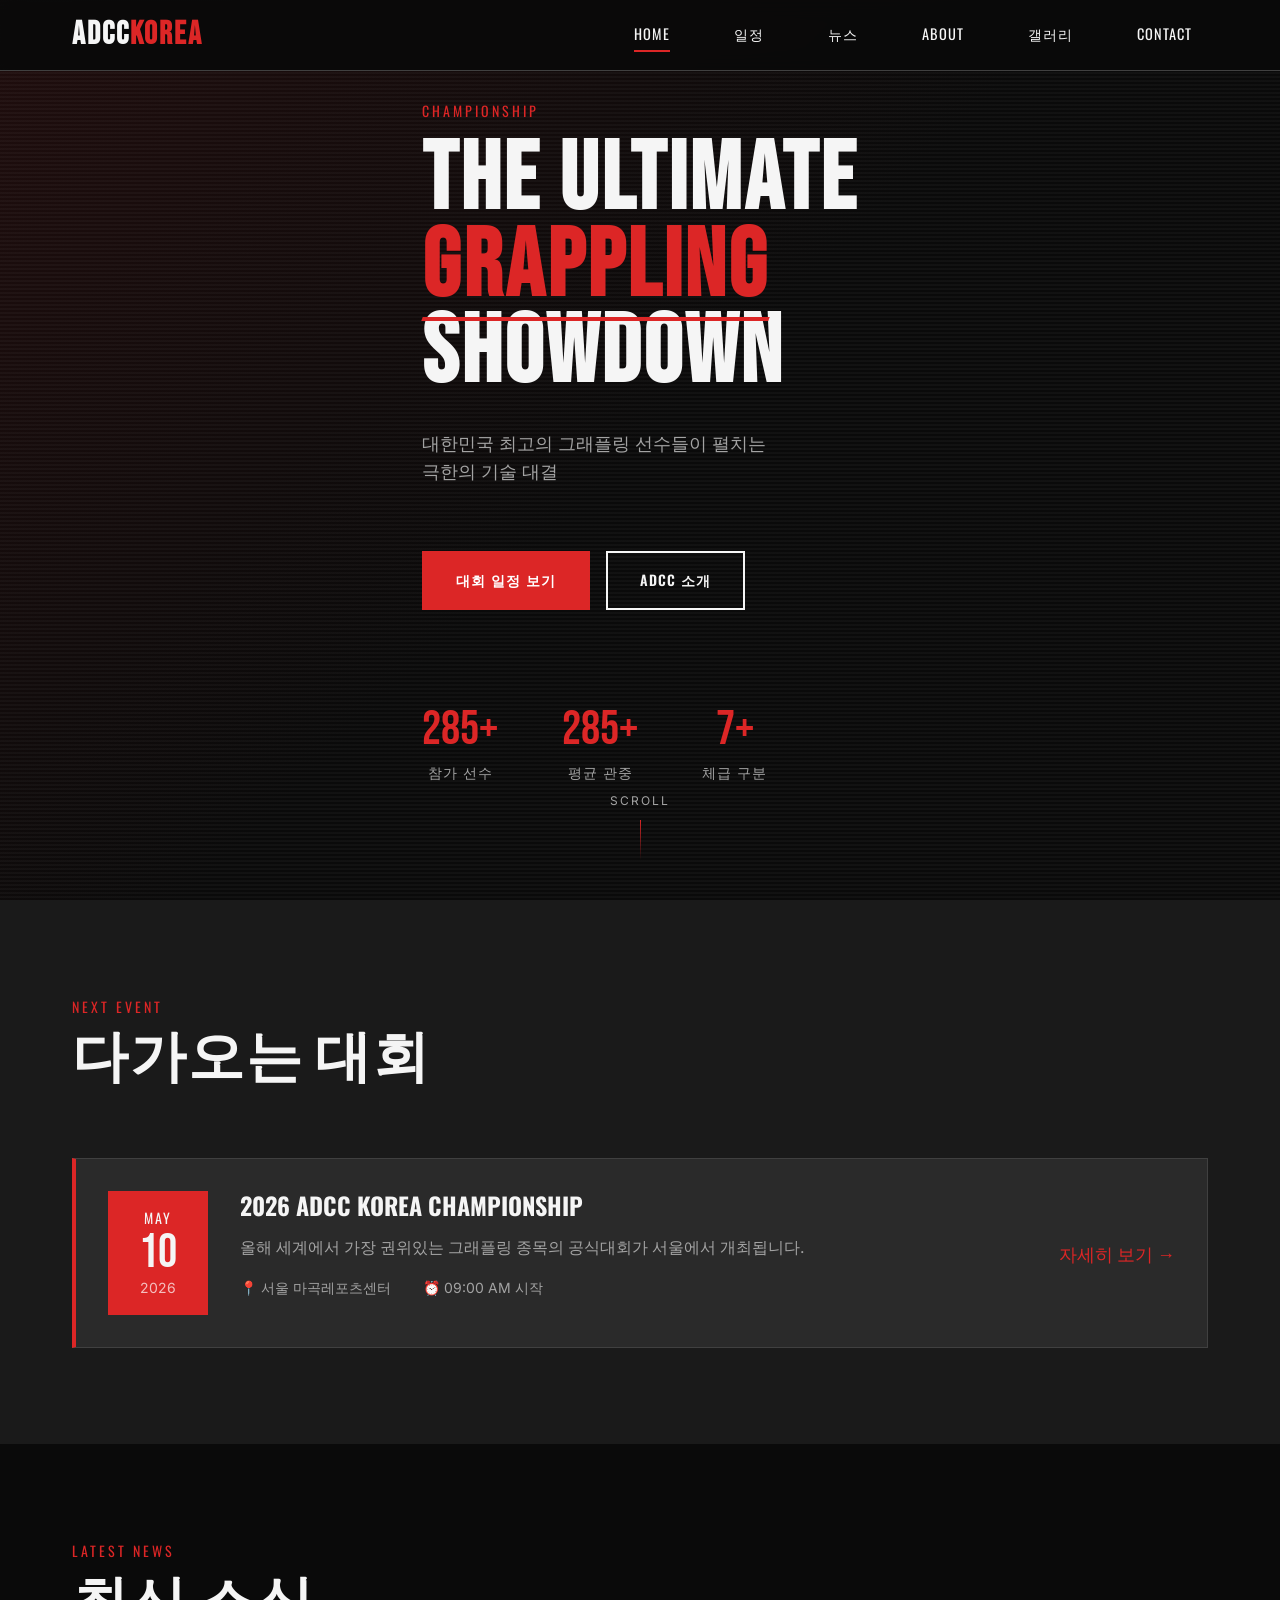
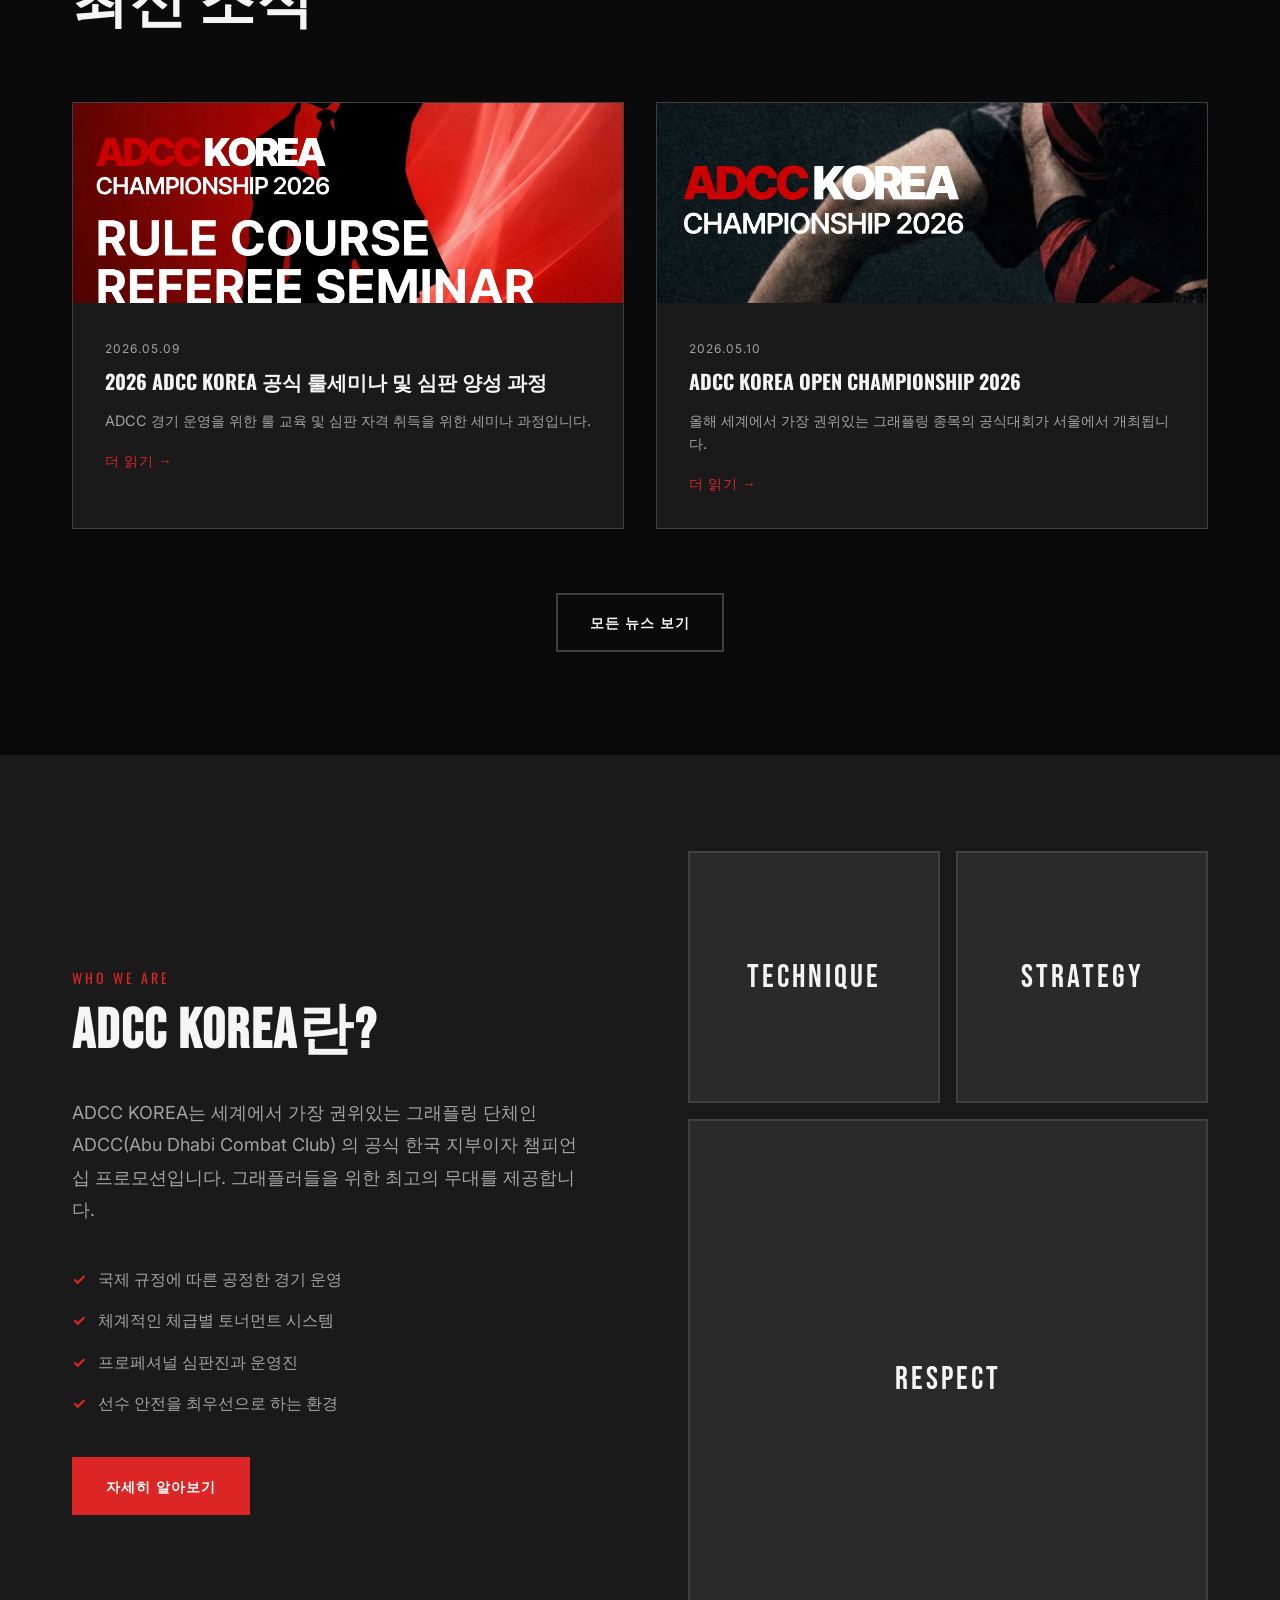
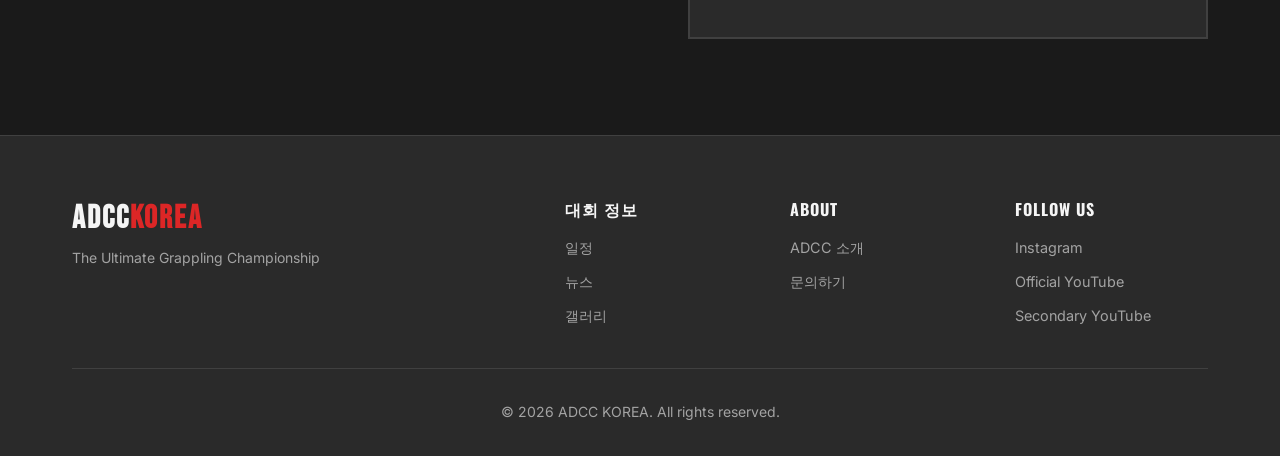
==== index.html @ 1b30e914 "Update index.html" ====
<!DOCTYPE html>
<html lang="ko">
<head>
    <meta charset="UTF-8">
    <meta name="viewport" content="width=device-width, initial-scale=1.0">
    <meta name="description" content="ADCC KOREA - 대한민국 그래플링 챔피언십 공식 웹사이트">
    <title>ADCC KOREA - 그래플링 챔피언십</title>
    <link rel="stylesheet" href="css/style.css">
    <link rel="preconnect" href="https://fonts.googleapis.com">
    <link rel="preconnect" href="https://fonts.gstatic.com" crossorigin>
    <link href="https://fonts.googleapis.com/css2?family=Bebas+Neue&family=Oswald:wght@400;600;700&family=Inter:wght@300;400;500;600&display=swap" rel="stylesheet">
</head>
<body>
    <!-- Navigation -->
    <nav class="navbar">
        <div class="container">
            <div class="nav-brand">
                <a href="index.html" style="text-decoration: none; color: inherit;">
                    <h1 class="logo">ADCC<span class="logo-highlight">KOREA</span></h1>
                </a>
            </div>
            <button class="nav-toggle" aria-label="메뉴 토글">
                <span></span>
                <span></span>
                <span></span>
            </button>
            <ul class="nav-menu">
                <li><a href="index.html" class="nav-link active">HOME</a></li>
                <li><a href="schedule.html" class="nav-link">일정</a></li>
                <li><a href="news.html" class="nav-link">뉴스</a></li>
                <li><a href="about.html" class="nav-link">ABOUT</a></li>
                <li><a href="gallery.html" class="nav-link">갤러리</a></li>
                <li><a href="contact.html" class="nav-link">CONTACT</a></li>
            </ul>
        </div>
    </nav>

    <!-- Hero Section -->
    <section class="hero">
        <div class="hero-background"></div>
        <div class="container">
            <div class="hero-content">
                <div class="hero-label">CHAMPIONSHIP</div>
                <h2 class="hero-title">
                    THE ULTIMATE<br>
                    <span class="hero-title-highlight">GRAPPLING</span><br>
                    SHOWDOWN
                </h2>
                <p class="hero-subtitle">대한민국 최고의 그래플링 선수들이 펼치는<br>극한의 기술 대결</p>
                <div class="hero-cta">
                    <a href="schedule.html" class="btn btn-primary">대회 일정 보기</a>
                    <a href="about.html" class="btn btn-secondary">ADCC 소개</a>
                </div>
            </div>
            <div class="hero-stats">
                <div class="stat-item">
                    <div class="stat-number">300+</div>
                    <div class="stat-label">참가 선수</div>
                </div>
                <div class="stat-item">
                    <div class="stat-number">300+</div>
                    <div class="stat-label">평균 관중</div>
                </div>
                <div class="stat-item">
                    <div class="stat-number">8</div>
                    <div class="stat-label">체급 구분</div>
                </div>
            </div>
        </div>
        <div class="scroll-indicator">
            <span>SCROLL</span>
            <div class="scroll-line"></div>
        </div>
    </section>

    <!-- Upcoming Event Section -->
    <section class="upcoming-event">
        <div class="container">
            <div class="section-header">
                <span class="section-label">NEXT EVENT</span>
                <h3 class="section-title">다가오는 대회</h3>
            </div>
            <div class="event-card">
                <div class="event-date">
                    <div class="date-month">MAY</div>
                    <div class="date-day">10</div>
                    <div class="date-year">2026</div>
                </div>
                <div class="event-info">
                    <h4 class="event-title">2026 ADCC KOREA CHAMPIONSHIP</h4>
                    <p class="event-description">올해 세계에서 가장 권위있는 그래플링 종목의 공식대회가 서울에서 개최됩니다.</p>
                    <div class="event-meta">
                        <span class="event-location">📍 서울 마곡레포츠센터</span>
                        <span class="event-time">⏰ 09:00 AM 시작</span>
                    </div>
                </div>
                <a href="schedule.html" class="event-cta">자세히 보기 →</a>
            </div>
        </div>
    </section>

    <!-- News Section -->
    <section class="news-preview">
        <div class="container">
            <div class="section-header">
                <span class="section-label">LATEST NEWS</span>
                <h3 class="section-title">최신 소식</h3>
            </div>
            <div class="news-grid">
                <article class="news-card">
                    <img src="images/10.png" alt="ADCC KOREA 뉴스" style="width: 100%; height: 200px; object-fit: cover; display: block;">
                    <div class="news-content">
                        <span class="news-date">2026.05.09</span>
                        <h4 class="news-title">2026 ADCC KOREA 공식 룰세미나 및 심판 양성 과정</h4>
                        <p class="news-excerpt">ADCC 경기 운영을 위한 룰 교육 및 심판 자격 취득을 위한 세미나 과정입니다. </p>
                        <a href="news.html" class="news-link">더 읽기 →</a>
                    </div>
                </article>
                <article class="news-card">
                    <img src="images/ADCC KOREA 2026 POSTER.png" alt="ADCC KOREA OPEN 2026" style="width: 100%; height: 200px; object-fit: cover; display: block;">
                    <div class="news-content">
                        <span class="news-date">2026.05.10</span>
                        <h4 class="news-title">ADCC KOREA OPEN CHAMPIONSHIP 2026</h4>
                        <p class="news-excerpt">올해 세계에서 가장 권위있는 그래플링 종목의 공식대회가 서울에서 개최됩니다.</p>
                        <a href="news.html" class="news-link">더 읽기 →</a>
                    </div>
                </article>
            </div>
            <div class="section-cta">
                <a href="news.html" class="btn btn-outline">모든 뉴스 보기</a>
            </div>
        </div>
    </section>

    <!-- About Preview Section -->
    <section class="about-preview">
        <div class="container">
            <div class="about-content">
                <div class="about-text">
                    <span class="section-label">WHO WE ARE</span>
                    <h3 class="section-title">ADCC KOREA란?</h3>
                    <p class="about-description">
                        ADCC KOREA는 세계에서 가장 권위있는 그래플링 단체인 ADCC(Abu Dhabi Combat Club)
                        의 공식 한국 지부이자 챔피언십 프로모션입니다. 
                        그래플러들을 위한 최고의 무대를 제공합니다.
                    </p>
                    <ul class="about-features">
                        <li> 국제 규정에 따른 공정한 경기 운영</li>
                        <li> 체계적인 체급별 토너먼트 시스템</li>
                        <li> 프로페셔널 심판진과 운영진</li>
                        <li> 선수 안전을 최우선으로 하는 환경</li>
                    </ul>
                    <a href="about.html" class="btn btn-primary">자세히 알아보기</a>
                </div>
                <div class="about-visual">
                    <div class="visual-box">
                        <div class="visual-text">TECHNIQUE</div>
                    </div>
                    <div class="visual-box">
                        <div class="visual-text">STRATEGY</div>
                    </div>
                    <div class="visual-box">
                        <div class="visual-text">RESPECT</div>
                    </div>
                </div>
            </div>
        </div>
    </section>

    <!-- Footer -->
    <footer class="footer">
        <div class="container">
            <div class="footer-content">
                <div class="footer-brand">
                    <h3 class="footer-logo">ADCC<span>KOREA</span></h3>
                    <p class="footer-tagline">The Ultimate Grappling Championship</p>
                </div>
                <div class="footer-links">
                    <div class="footer-column">
                        <h4>대회 정보</h4>
                        <ul>
                            <li><a href="schedule.html">일정</a></li>
                            <li><a href="news.html">뉴스</a></li>
                            <li><a href="gallery.html">갤러리</a></li>
                        </ul>
                    </div>
                    <div class="footer-column">
                        <h4>About</h4>
                        <ul>
                            <li><a href="about.html">ADCC 소개</a></li>
                            <li><a href="contact.html">문의하기</a></li>
                        </ul>
                    </div>
                    <div class="footer-column">
                        <h4>Follow Us</h4>
                        <ul>
                            <li><a href="https://www.instagram.com/adcc_korea/">Instagram</a></li>
                            <li><a href="https://www.youtube.com/@korea_grappling">Official YouTube</a></li>
                            <li><a href="https://www.youtube.com/@underhook_official">Secondary YouTube</a></li>
                        </ul>
                    </div>
                </div>
            </div>
            <div class="footer-bottom">
                <p>&copy; 2026 ADCC KOREA. All rights reserved.</p>
            </div>
        </div>
    </footer>

    <script src="js/main.js"></script>
</body>
</html>
---- css/style.css ----
/* ==========================================
   ADCC KOREA - Athletic Brutalism Design
   ========================================== */

/* CSS Variables */
:root {
    /* Colors */
    --color-primary: #dc2626;
    --color-primary-dark: #991b1b;
    --color-secondary: #eab308;
    --color-bg: #0a0a0a;
    --color-bg-secondary: #1a1a1a;
    --color-bg-tertiary: #2a2a2a;
    --color-text: #f5f5f5;
    --color-text-muted: #a3a3a3;
    --color-border: #404040;
    
    /* Typography */
    --font-display: 'Bebas Neue', sans-serif;
    --font-heading: 'Oswald', sans-serif;
    --font-body: 'Inter', sans-serif;
    
    /* Spacing */
    --spacing-xs: 0.5rem;
    --spacing-sm: 1rem;
    --spacing-md: 2rem;
    --spacing-lg: 4rem;
    --spacing-xl: 6rem;
    
    /* Layout */
    --container-width: 1200px;
    --border-radius: 4px;
    --transition: 0.3s cubic-bezier(0.4, 0, 0.2, 1);
}

/* Reset & Base */
* {
    margin: 0;
    padding: 0;
    box-sizing: border-box;
}

html {
    scroll-behavior: smooth;
}

body {
    font-family: var(--font-body);
    background: var(--color-bg);
    color: var(--color-text);
    line-height: 1.6;
    overflow-x: hidden;
}

.container {
    max-width: var(--container-width);
    margin: 0 auto;
    padding: 0 var(--spacing-md);
}

/* Typography */
h1, h2, h3, h4 {
    font-family: var(--font-heading);
    font-weight: 700;
    line-height: 1.2;
}

a {
    text-decoration: none;
    color: inherit;
    transition: var(--transition);
}

/* Navigation */
.navbar {
    position: fixed;
    top: 0;
    left: 0;
    right: 0;
    background: rgba(10, 10, 10, 0.95);
    backdrop-filter: blur(10px);
    z-index: 1000;
    border-bottom: 1px solid var(--color-border);
}

.navbar .container {
    display: flex;
    justify-content: space-between;
    align-items: center;
    padding: var(--spacing-sm) var(--spacing-md);
}

.logo {
    font-family: var(--font-display);
    font-size: 2rem;
    letter-spacing: 2px;
    color: var(--color-text);
}

.logo-highlight {
    color: var(--color-primary);
}

.nav-menu {
    display: flex;
    list-style: none;
    gap: var(--spacing-md);
}

.nav-link {
    font-family: var(--font-heading);
    font-size: 0.9rem;
    letter-spacing: 1px;
    text-transform: uppercase;
    padding: 0.5rem 1rem;
    position: relative;
}

.nav-link::after {
    content: '';
    position: absolute;
    bottom: 0;
    left: 1rem;
    right: 1rem;
    height: 2px;
    background: var(--color-primary);
    transform: scaleX(0);
    transition: transform var(--transition);
}

.nav-link:hover::after,
.nav-link.active::after {
    transform: scaleX(1);
}

.nav-toggle {
    display: none;
    flex-direction: column;
    gap: 4px;
    background: none;
    border: none;
    cursor: pointer;
}

.nav-toggle span {
    width: 25px;
    height: 2px;
    background: var(--color-text);
    transition: var(--transition);
}

/* Hero Section */
.hero {
    position: relative;
    min-height: 100vh;
    display: flex;
    align-items: center;
    padding-top: 80px;
    overflow: hidden;
}

.hero-background {
    position: absolute;
    inset: 0;
    background: 
        linear-gradient(135deg, 
            rgba(220, 38, 38, 0.1) 0%, 
            rgba(10, 10, 10, 0.9) 50%,
            rgba(10, 10, 10, 1) 100%
        );
    z-index: 0;
}

.hero-background::before {
    content: '';
    position: absolute;
    inset: 0;
    background-image: 
        repeating-linear-gradient(0deg, 
            transparent, 
            transparent 2px, 
            rgba(255, 255, 255, 0.03) 2px, 
            rgba(255, 255, 255, 0.03) 4px
        );
    animation: scan 8s linear infinite;
}

@keyframes scan {
    0% { transform: translateY(0); }
    100% { transform: translateY(100px); }
}

.hero .container {
    position: relative;
    z-index: 1;
}

.hero-content {
    max-width: 800px;
}

.hero-label {
    font-family: var(--font-heading);
    font-size: 0.875rem;
    letter-spacing: 3px;
    color: var(--color-primary);
    margin-bottom: var(--spacing-sm);
    text-transform: uppercase;
}

.hero-title {
    font-family: var(--font-display);
    font-size: clamp(3rem, 10vw, 6rem);
    letter-spacing: 3px;
    line-height: 0.9;
    margin-bottom: var(--spacing-md);
    animation: fadeInUp 1s ease-out;
}

.hero-title-highlight {
    color: var(--color-primary);
    display: inline-block;
    position: relative;
}

.hero-title-highlight::after {
    content: '';
    position: absolute;
    bottom: -10px;
    left: 0;
    right: 0;
    height: 4px;
    background: var(--color-primary);
    transform: skewX(-20deg);
}

.hero-subtitle {
    font-size: 1.125rem;
    color: var(--color-text-muted);
    margin-bottom: var(--spacing-lg);
    animation: fadeInUp 1s ease-out 0.2s both;
}

.hero-cta {
    display: flex;
    gap: var(--spacing-sm);
    flex-wrap: wrap;
    animation: fadeInUp 1s ease-out 0.4s both;
}

.hero-stats {
    display: flex;
    gap: var(--spacing-lg);
    margin-top: var(--spacing-xl);
    animation: fadeInUp 1s ease-out 0.6s both;
}

.stat-item {
    text-align: center;
}

.stat-number {
    font-family: var(--font-display);
    font-size: 3rem;
    color: var(--color-primary);
    line-height: 1;
}

.stat-label {
    font-size: 0.875rem;
    color: var(--color-text-muted);
    text-transform: uppercase;
    letter-spacing: 1px;
    margin-top: var(--spacing-xs);
}

.scroll-indicator {
    position: absolute;
    bottom: 40px;
    left: 50%;
    transform: translateX(-50%);
    display: flex;
    flex-direction: column;
    align-items: center;
    gap: 10px;
    font-size: 0.75rem;
    letter-spacing: 2px;
    color: var(--color-text-muted);
}

.scroll-line {
    width: 1px;
    height: 40px;
    background: linear-gradient(to bottom, var(--color-primary), transparent);
    animation: scrollPulse 2s ease-in-out infinite;
}

@keyframes scrollPulse {
    0%, 100% { opacity: 0.3; transform: translateY(0); }
    50% { opacity: 1; transform: translateY(10px); }
}

@keyframes fadeInUp {
    from {
        opacity: 0;
        transform: translateY(30px);
    }
    to {
        opacity: 1;
        transform: translateY(0);
    }
}

/* Buttons */
.btn {
    display: inline-block;
    padding: 1rem 2rem;
    font-family: var(--font-heading);
    font-size: 0.875rem;
    font-weight: 600;
    letter-spacing: 1px;
    text-transform: uppercase;
    border: 2px solid;
    cursor: pointer;
    transition: var(--transition);
    position: relative;
    overflow: hidden;
}

.btn::before {
    content: '';
    position: absolute;
    top: 0;
    left: -100%;
    width: 100%;
    height: 100%;
    background: rgba(255, 255, 255, 0.1);
    transition: left 0.3s ease;
}

.btn:hover::before {
    left: 100%;
}

.btn-primary {
    background: var(--color-primary);
    border-color: var(--color-primary);
    color: white;
}

.btn-primary:hover {
    background: var(--color-primary-dark);
    border-color: var(--color-primary-dark);
    transform: translateY(-2px);
    box-shadow: 0 10px 25px rgba(220, 38, 38, 0.3);
}

.btn-secondary {
    background: transparent;
    border-color: var(--color-text);
    color: var(--color-text);
}

.btn-secondary:hover {
    background: var(--color-text);
    color: var(--color-bg);
}

.btn-outline {
    background: transparent;
    border-color: var(--color-border);
    color: var(--color-text);
}

.btn-outline:hover {
    border-color: var(--color-primary);
    color: var(--color-primary);
}

/* Section Styles */
section {
    padding: var(--spacing-xl) 0;
    position: relative;
}

.section-header {
    margin-bottom: var(--spacing-lg);
}

.section-label {
    font-family: var(--font-heading);
    font-size: 0.875rem;
    letter-spacing: 3px;
    color: var(--color-primary);
    text-transform: uppercase;
    display: block;
    margin-bottom: var(--spacing-xs);
}

.section-title {
    font-family: var(--font-display);
    font-size: clamp(2rem, 5vw, 3.5rem);
    letter-spacing: 2px;
}

.section-cta {
    margin-top: var(--spacing-lg);
    text-align: center;
}

/* Upcoming Event Section */
.upcoming-event {
    background: var(--color-bg-secondary);
}

.event-card {
    display: grid;
    grid-template-columns: auto 1fr auto;
    gap: var(--spacing-md);
    background: var(--color-bg-tertiary);
    border: 1px solid var(--color-border);
    border-left: 4px solid var(--color-primary);
    padding: var(--spacing-md);
    transition: var(--transition);
}

.event-card:hover {
    transform: translateX(10px);
    border-left-width: 8px;
}

.event-date {
    display: flex;
    flex-direction: column;
    align-items: center;
    justify-content: center;
    background: var(--color-primary);
    padding: var(--spacing-sm);
    min-width: 100px;
    text-align: center;
}

.date-month {
    font-family: var(--font-heading);
    font-size: 0.875rem;
    letter-spacing: 2px;
}

.date-day {
    font-family: var(--font-display);
    font-size: 3rem;
    line-height: 1;
}

.date-year {
    font-size: 0.875rem;
    color: rgba(255, 255, 255, 0.7);
}

.event-info h4 {
    font-family: var(--font-heading);
    font-size: 1.5rem;
    margin-bottom: var(--spacing-xs);
}

.event-description {
    color: var(--color-text-muted);
    margin: var(--spacing-sm) 0;
}

.event-meta {
    display: flex;
    gap: var(--spacing-md);
    flex-wrap: wrap;
    font-size: 0.875rem;
    color: var(--color-text-muted);
}

.event-cta {
    align-self: center;
    font-family: var(--font-heading);
    color: var(--color-primary);
    white-space: nowrap;
    font-size: 1.125rem;
}

/* News Section */
.news-preview {
    background: var(--color-bg);
}

.news-grid {
    display: grid;
    grid-template-columns: repeat(auto-fit, minmax(300px, 1fr));
    gap: var(--spacing-md);
}

.news-card {
    background: var(--color-bg-secondary);
    border: 1px solid var(--color-border);
    overflow: hidden;
    transition: var(--transition);
}

.news-card:hover {
    border-color: var(--color-primary);
    transform: translateY(-5px);
}

.news-image-placeholder {
    height: 200px;
    background: linear-gradient(135deg, var(--color-bg-tertiary), var(--color-bg-secondary));
    display: flex;
    align-items: center;
    justify-content: center;
    font-family: var(--font-display);
    font-size: 3rem;
    color: var(--color-border);
    letter-spacing: 3px;
}

.news-content {
    padding: var(--spacing-md);
}

.news-date {
    font-size: 0.75rem;
    color: var(--color-text-muted);
    text-transform: uppercase;
    letter-spacing: 1px;
}

.news-title {
    font-size: 1.25rem;
    margin: var(--spacing-xs) 0;
}

.news-excerpt {
    color: var(--color-text-muted);
    font-size: 0.9rem;
    margin: var(--spacing-sm) 0;
    line-height: 1.6;
}

.news-link {
    color: var(--color-primary);
    font-family: var(--font-heading);
    font-size: 0.875rem;
    text-transform: uppercase;
    letter-spacing: 1px;
}

.news-link:hover {
    text-decoration: underline;
}

/* About Preview Section */
.about-preview {
    background: var(--color-bg-secondary);
}

.about-content {
    display: grid;
    grid-template-columns: 1fr 1fr;
    gap: var(--spacing-xl);
    align-items: center;
}

.about-description {
    font-size: 1.125rem;
    line-height: 1.8;
    color: var(--color-text-muted);
    margin: var(--spacing-md) 0;
}

.about-features {
    list-style: none;
    margin: var(--spacing-md) 0;
}

.about-features li {
    padding: var(--spacing-xs) 0;
    color: var(--color-text-muted);
    font-size: 1rem;
}

.about-features li::before {
    content: '✓';
    color: var(--color-primary);
    font-weight: bold;
    margin-right: var(--spacing-xs);
}

.about-visual {
    display: grid;
    grid-template-columns: repeat(2, 1fr);
    gap: var(--spacing-sm);
}

.visual-box {
    aspect-ratio: 1;
    background: var(--color-bg-tertiary);
    border: 2px solid var(--color-border);
    display: flex;
    align-items: center;
    justify-content: center;
    transition: var(--transition);
    position: relative;
    overflow: hidden;
}

.visual-box::before {
    content: '';
    position: absolute;
    inset: 0;
    background: var(--color-primary);
    transform: translateY(100%);
    transition: transform 0.4s ease;
}

.visual-box:hover::before {
    transform: translateY(0);
}

.visual-box:nth-child(3) {
    grid-column: 1 / -1;
}

.visual-text {
    font-family: var(--font-display);
    font-size: 2rem;
    letter-spacing: 3px;
    position: relative;
    z-index: 1;
}

.visual-box:hover .visual-text {
    color: white;
}

/* Footer */
.footer {
    background: var(--color-bg-tertiary);
    border-top: 1px solid var(--color-border);
    padding: var(--spacing-lg) 0 var(--spacing-md);
}

.footer-content {
    display: grid;
    grid-template-columns: 2fr 3fr;
    gap: var(--spacing-lg);
    margin-bottom: var(--spacing-md);
}

.footer-logo {
    font-family: var(--font-display);
    font-size: 2rem;
    letter-spacing: 2px;
    margin-bottom: var(--spacing-xs);
}

.footer-logo span {
    color: var(--color-primary);
}

.footer-tagline {
    color: var(--color-text-muted);
    font-size: 0.875rem;
}

.footer-links {
    display: grid;
    grid-template-columns: repeat(3, 1fr);
    gap: var(--spacing-md);
}

.footer-column h4 {
    font-family: var(--font-heading);
    font-size: 1rem;
    margin-bottom: var(--spacing-sm);
    text-transform: uppercase;
    letter-spacing: 1px;
}

.footer-column ul {
    list-style: none;
}

.footer-column li {
    margin-bottom: var(--spacing-xs);
}

.footer-column a {
    color: var(--color-text-muted);
    font-size: 0.9rem;
}

.footer-column a:hover {
    color: var(--color-primary);
}

.footer-bottom {
    border-top: 1px solid var(--color-border);
    padding-top: var(--spacing-md);
    text-align: center;
    color: var(--color-text-muted);
    font-size: 0.875rem;
}

/* Responsive Design */
@media (max-width: 768px) {
    .nav-menu {
        position: fixed;
        top: 70px;
        left: -100%;
        flex-direction: column;
        background: var(--color-bg);
        width: 100%;
        padding: var(--spacing-md);
        border-top: 1px solid var(--color-border);
        transition: left 0.3s ease;
    }
    
    .nav-menu.active {
        left: 0;
    }
    
    .nav-toggle {
        display: flex;
    }
    
    .hero-stats {
        flex-direction: column;
        gap: var(--spacing-md);
    }
    
    .event-card {
        grid-template-columns: 1fr;
    }
    
    .event-cta {
        justify-self: start;
    }
    
    .about-content {
        grid-template-columns: 1fr;
    }
    
    .footer-content {
        grid-template-columns: 1fr;
    }
    
    .footer-links {
        grid-template-columns: 1fr;
    }
}

@media (max-width: 480px) {
    :root {
        --spacing-md: 1rem;
        --spacing-lg: 2rem;
        --spacing-xl: 3rem;
    }
    
    .hero-cta {
        flex-direction: column;
    }
    
    .btn {
        width: 100%;
        text-align: center;
    }
    
    .news-grid {
        grid-template-columns: 1fr;
    }
}
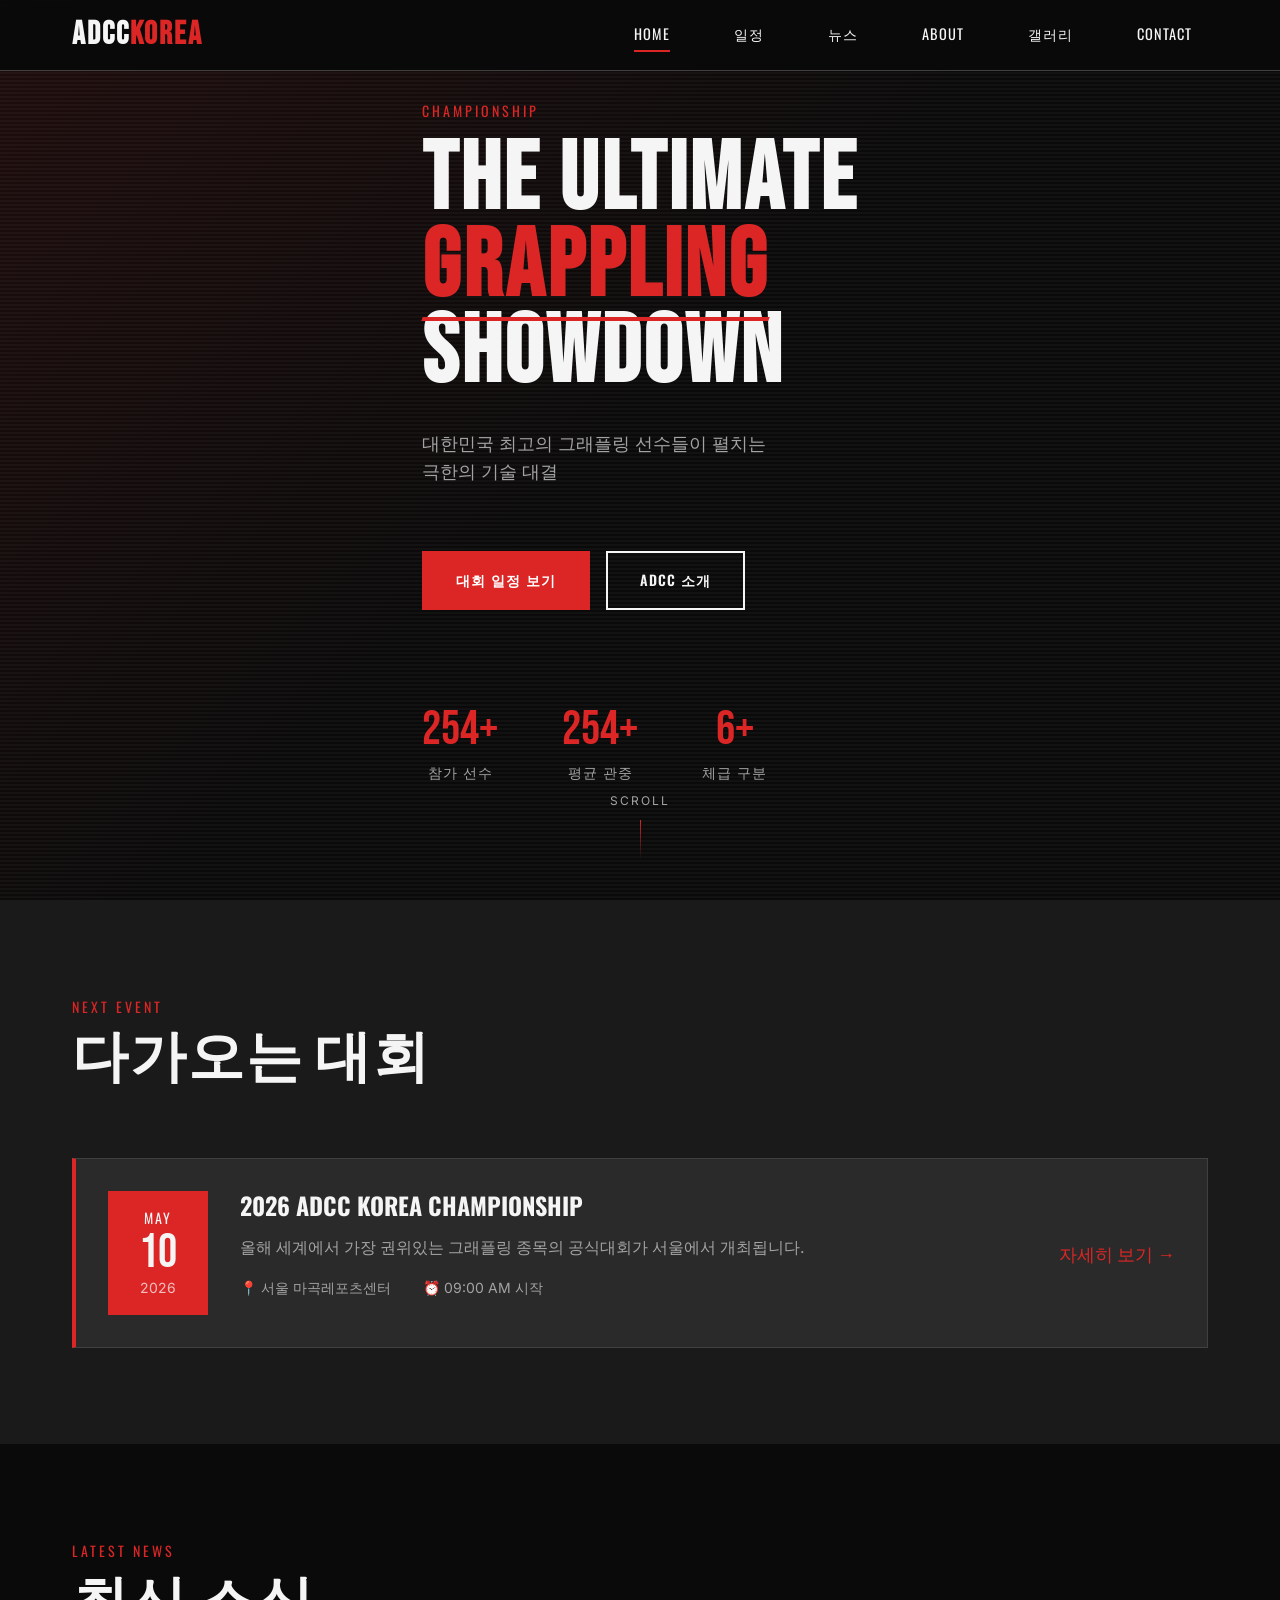
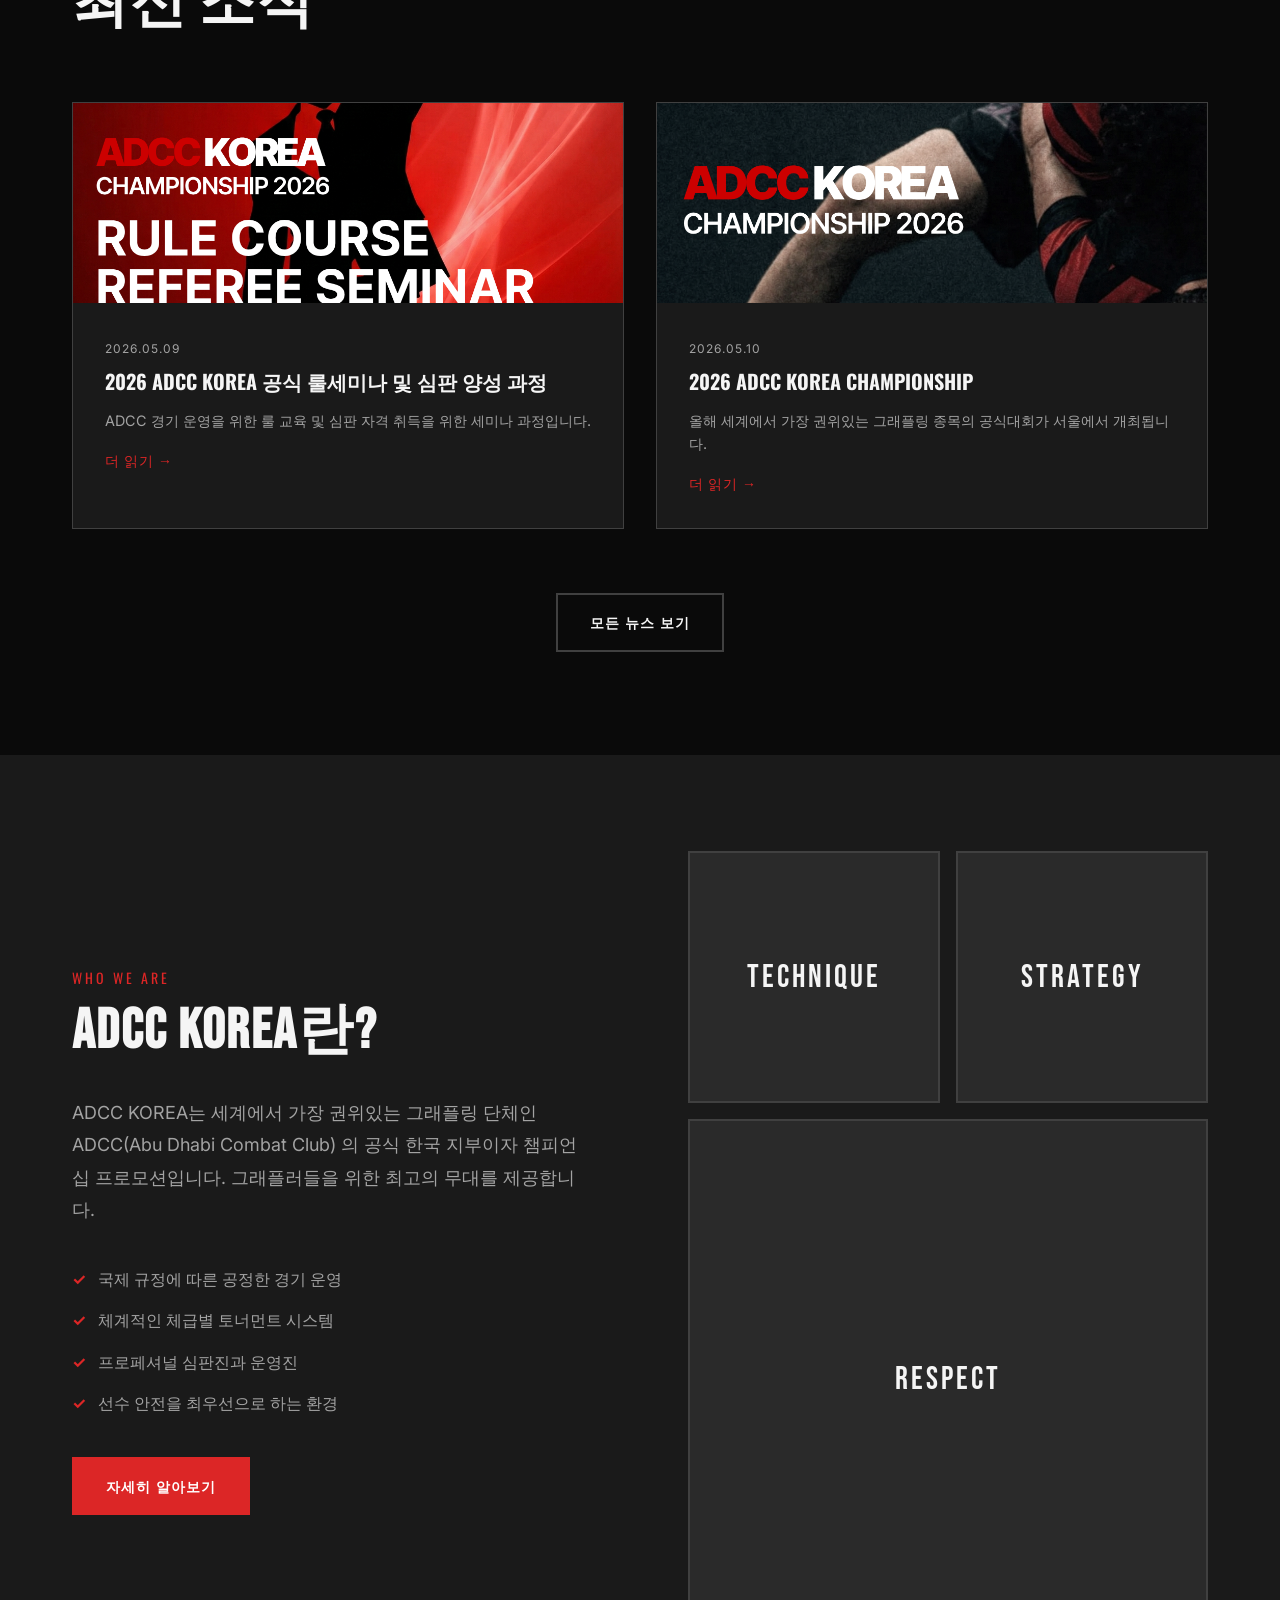
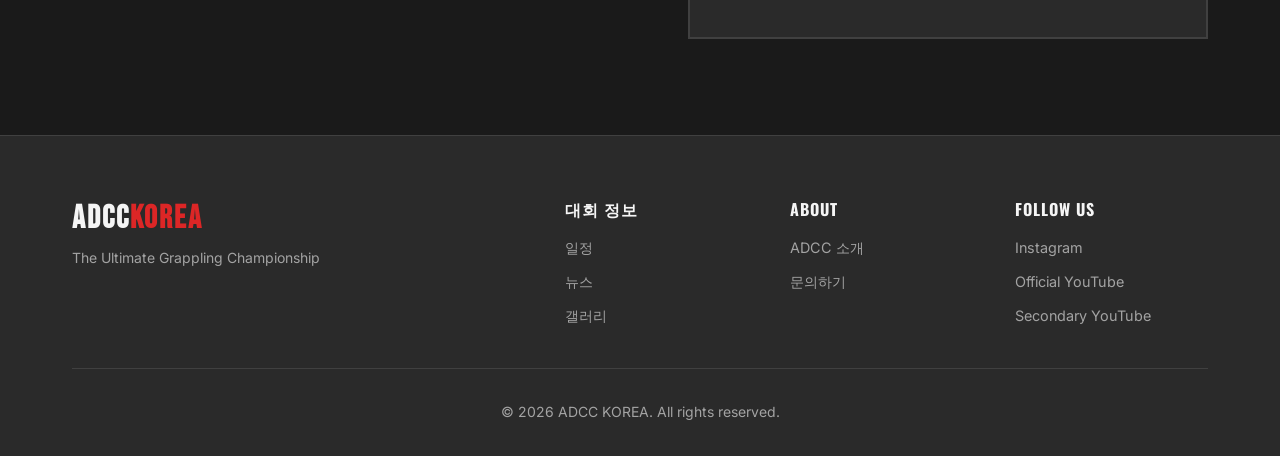
==== commit 8ce69115: "Update index.html" ====
--- a/index.html
+++ b/index.html
@@ -120,7 +120,7 @@
                     <img src="images/ADCC KOREA 2026 POSTER.png" alt="ADCC KOREA OPEN 2026" style="width: 100%; height: 200px; object-fit: cover; display: block;">
                     <div class="news-content">
                         <span class="news-date">2026.05.10</span>
-                        <h4 class="news-title">ADCC KOREA OPEN CHAMPIONSHIP 2026</h4>
+                        <h4 class="news-title">2026 ADCC KOREA CHAMPIONSHIP</h4>
                         <p class="news-excerpt">올해 세계에서 가장 권위있는 그래플링 종목의 공식대회가 서울에서 개최됩니다.</p>
                         <a href="news.html" class="news-link">더 읽기 →</a>
                     </div>
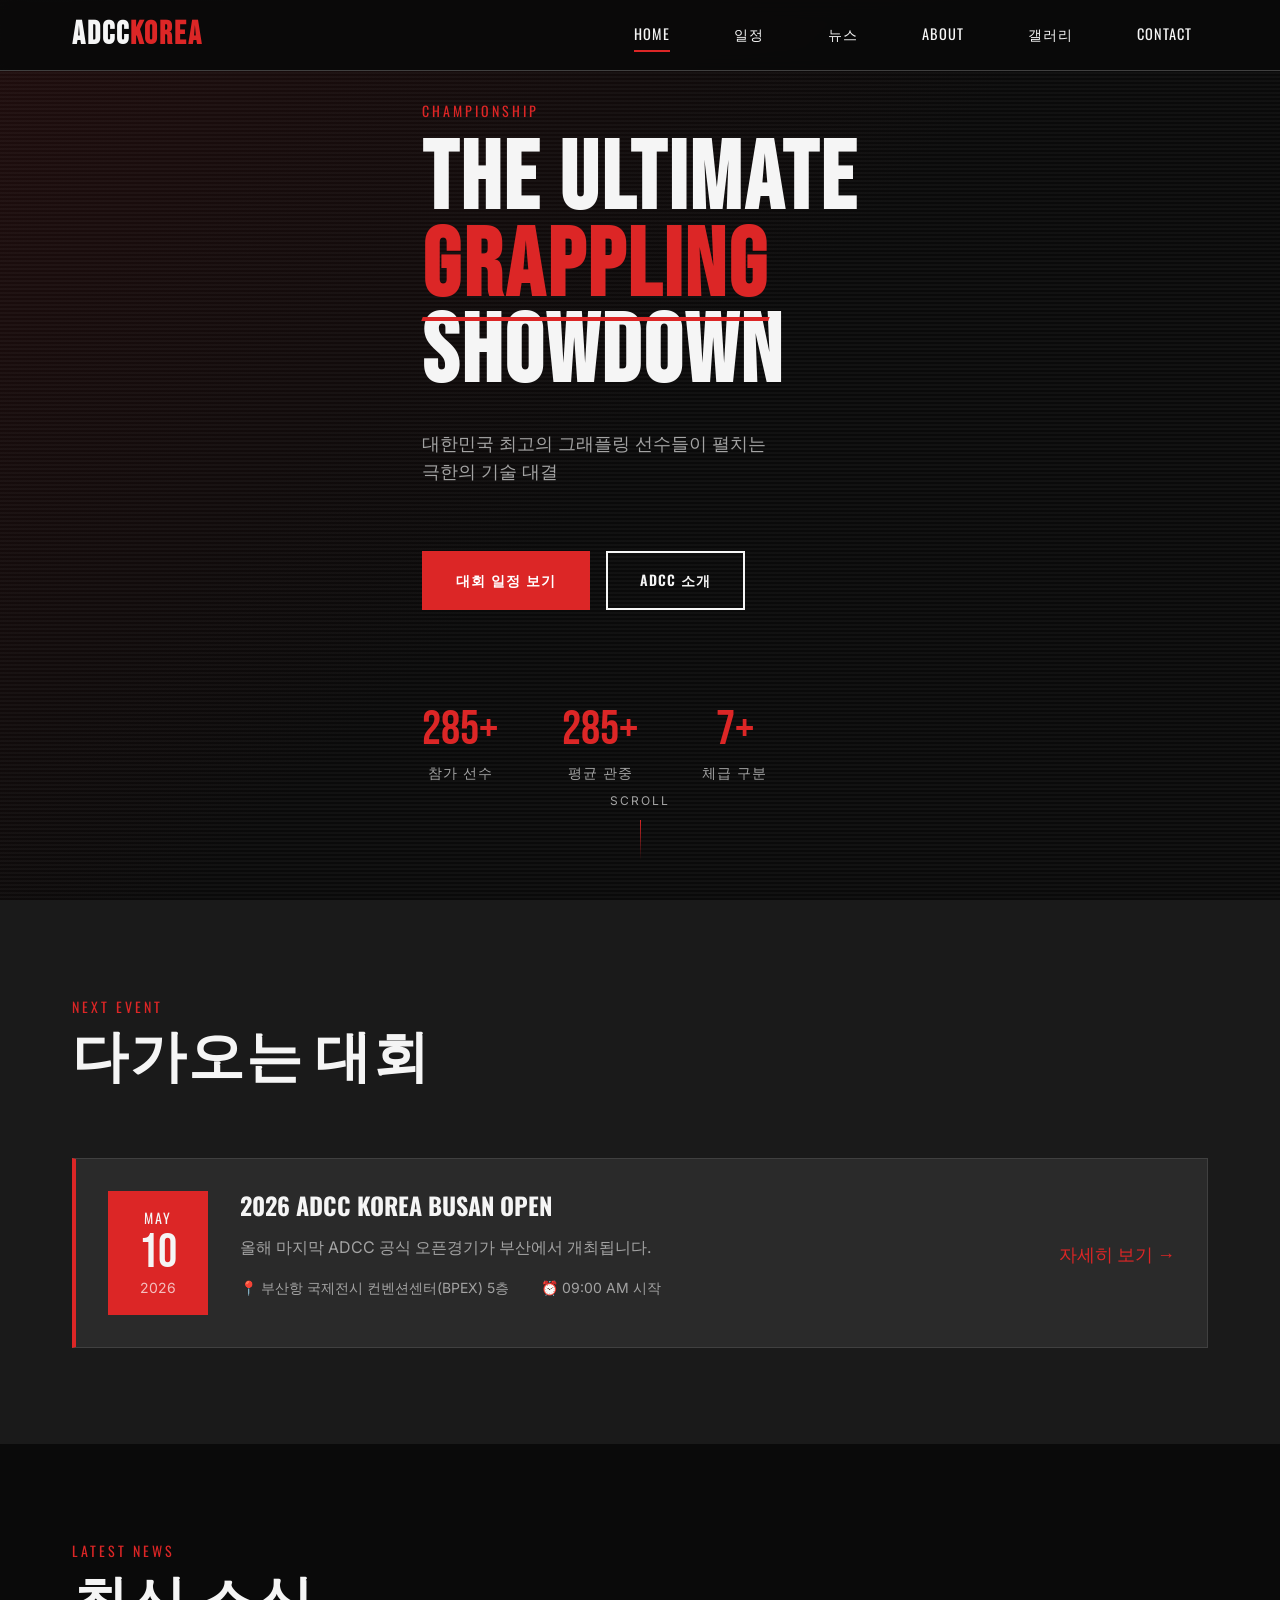
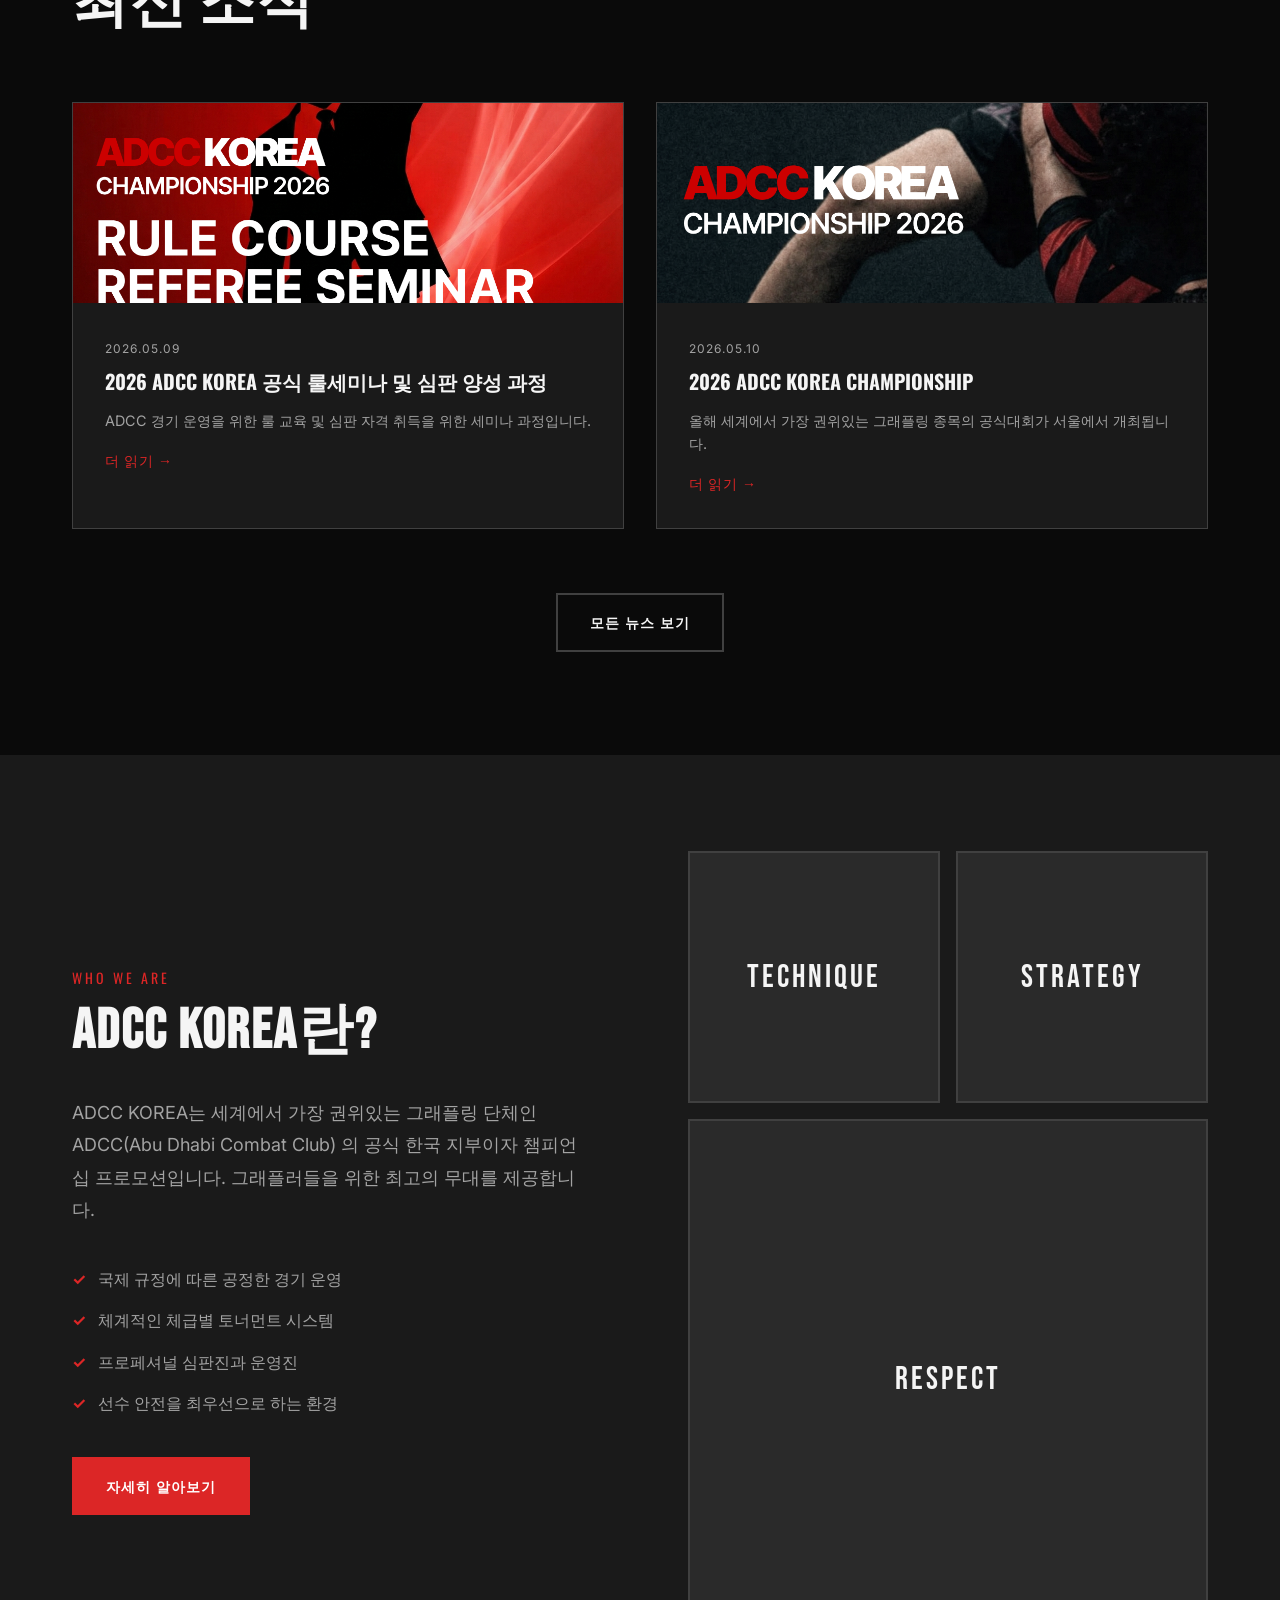
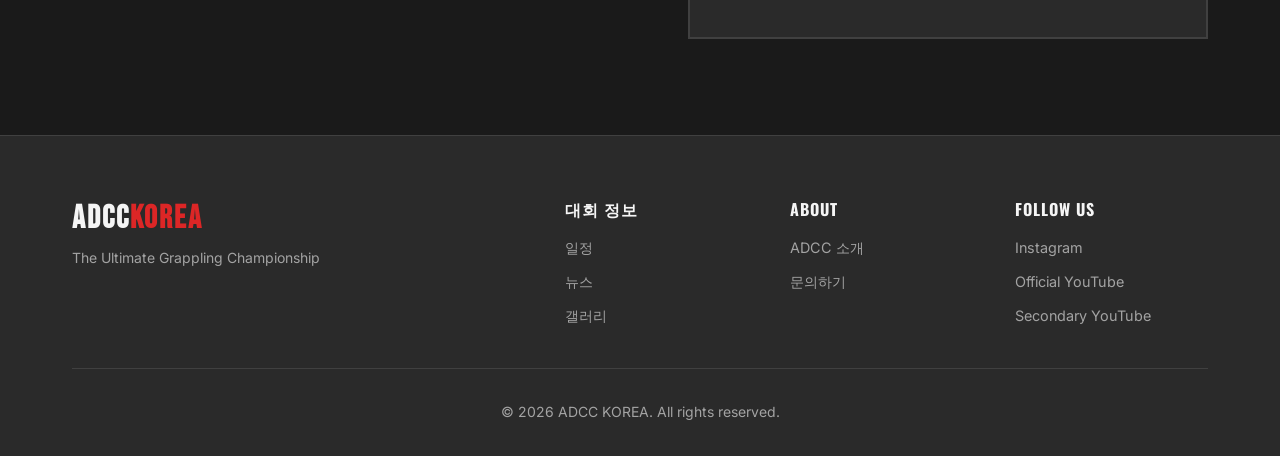
==== commit d392da9f: "Update index.html" ====
--- a/index.html
+++ b/index.html
@@ -87,10 +87,10 @@
                     <div class="date-year">2026</div>
                 </div>
                 <div class="event-info">
-                    <h4 class="event-title">2026 ADCC KOREA CHAMPIONSHIP</h4>
-                    <p class="event-description">올해 세계에서 가장 권위있는 그래플링 종목의 공식대회가 서울에서 개최됩니다.</p>
+                    <h4 class="event-title">2026 ADCC KOREA BUSAN OPEN</h4>
+                    <p class="event-description">올해 마지막 ADCC 공식 오픈경기가 부산에서 개최됩니다.</p>
                     <div class="event-meta">
-                        <span class="event-location">📍 서울 마곡레포츠센터</span>
+                        <span class="event-location">📍 부산항 국제전시 컨벤션센터(BPEX) 5층</span>
                         <span class="event-time">⏰ 09:00 AM 시작</span>
                     </div>
                 </div>
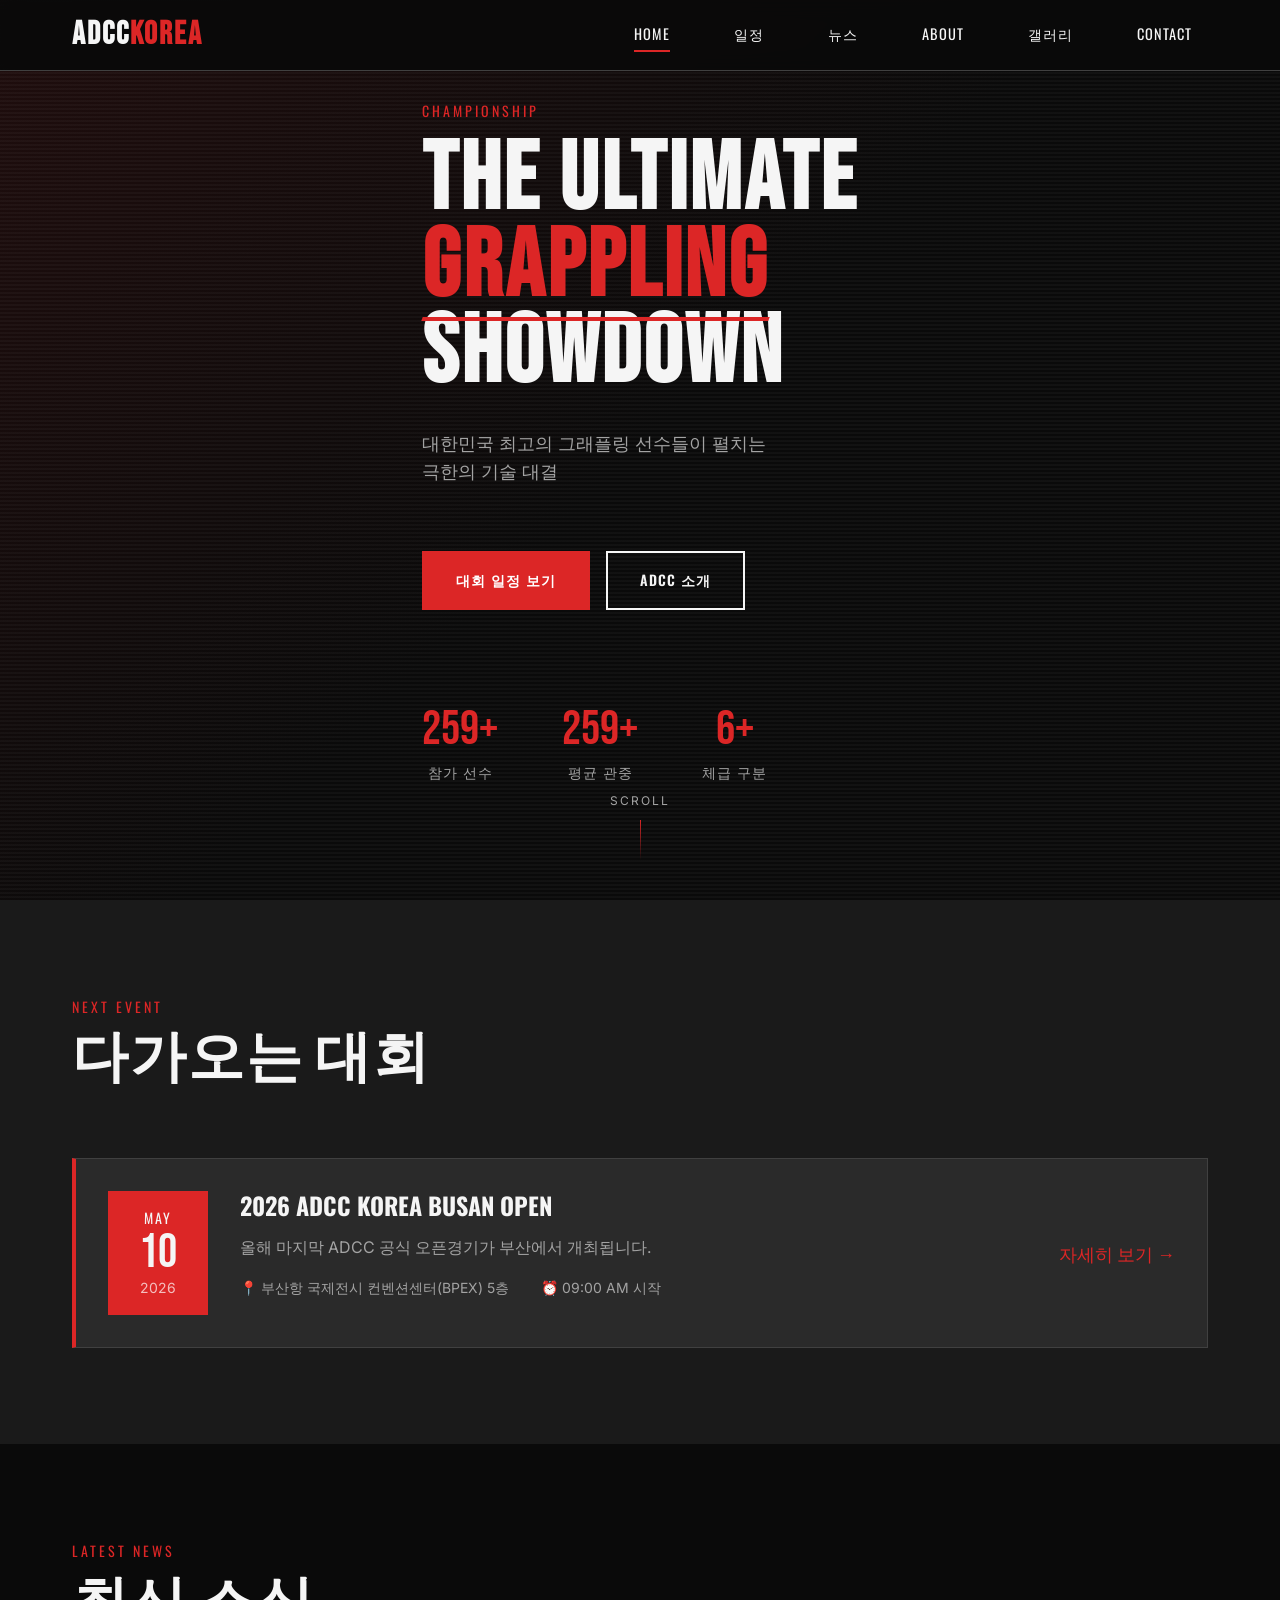
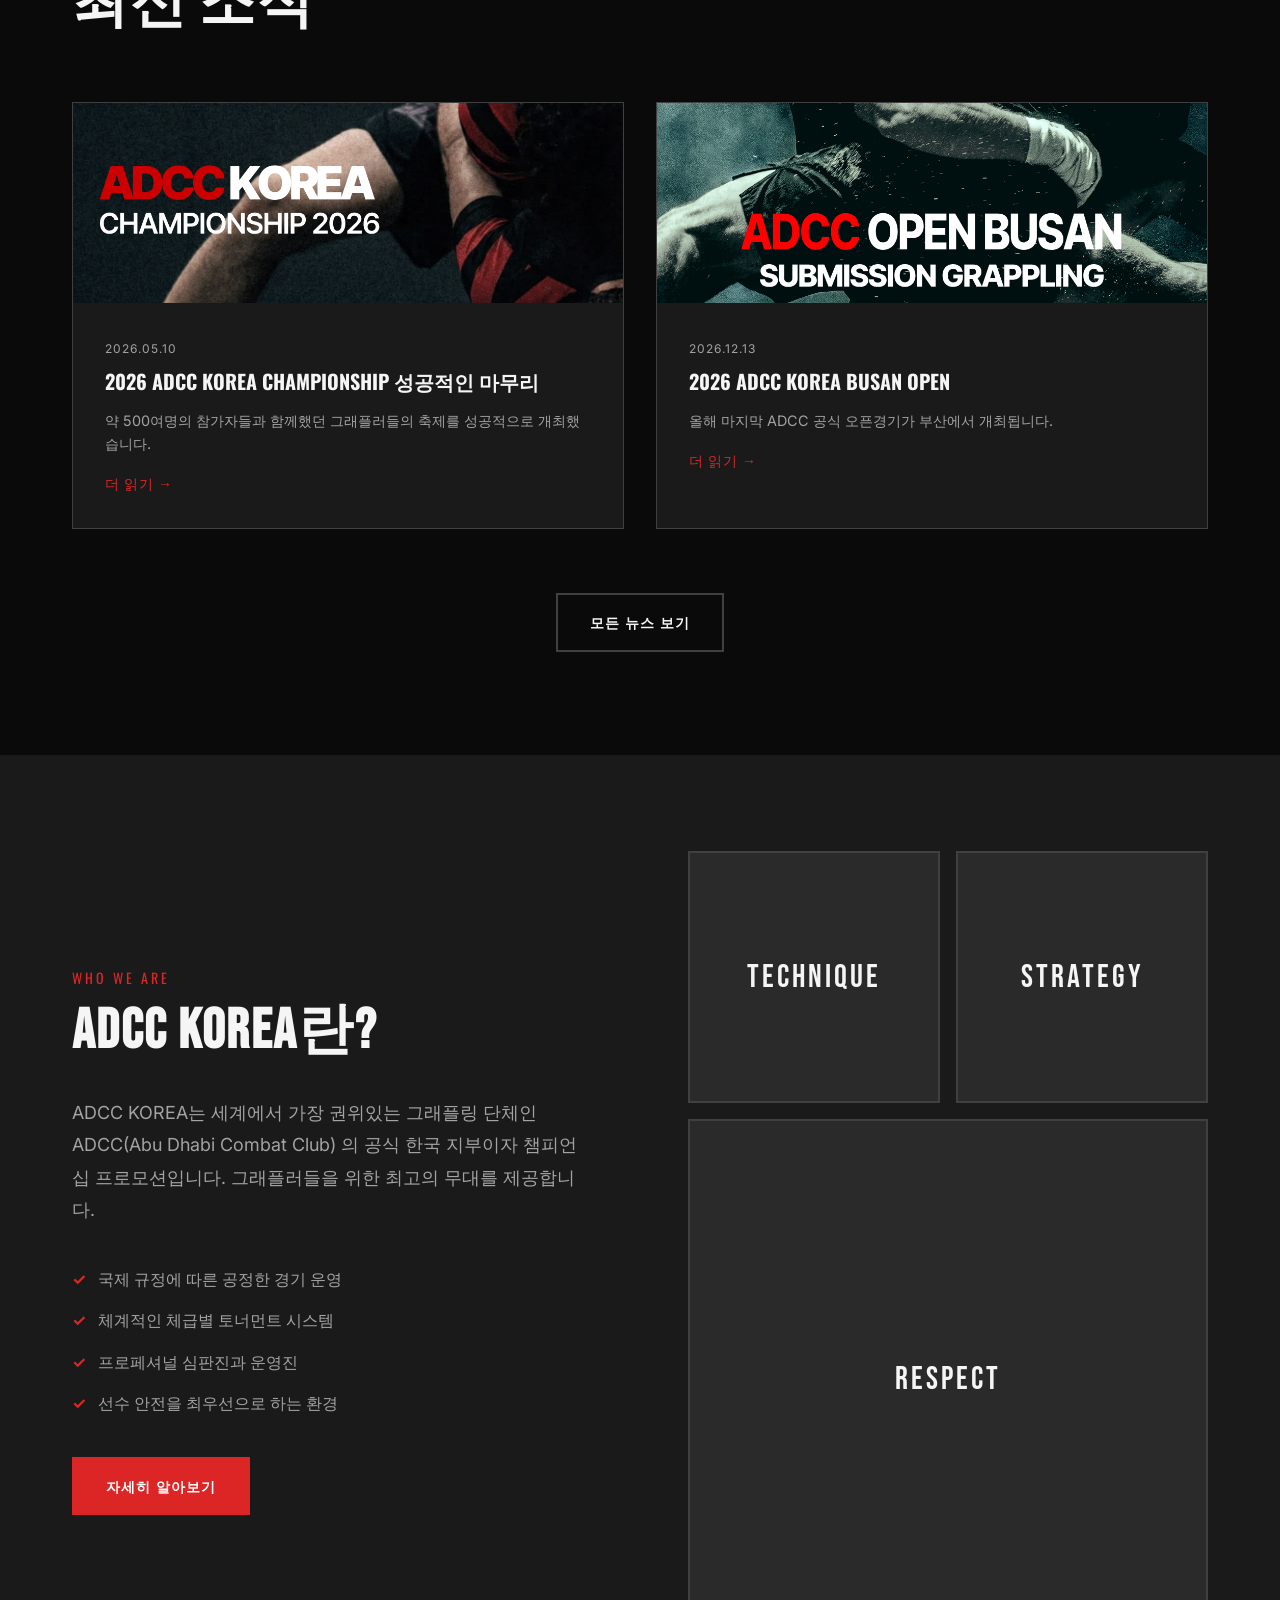
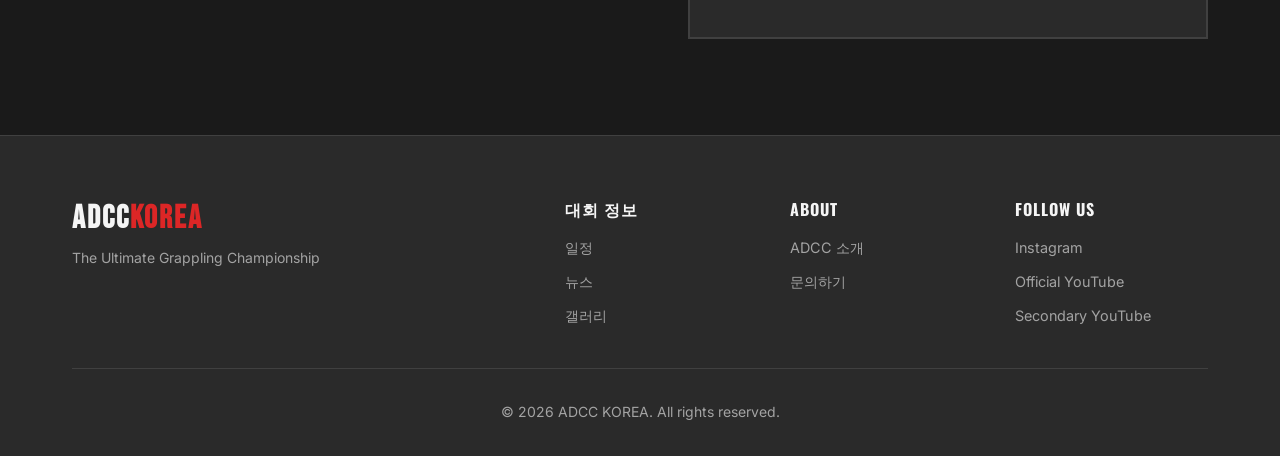
==== commit b5febdb0: "Update news articles and images in index.html" ====
--- a/index.html
+++ b/index.html
@@ -108,20 +108,20 @@
             </div>
             <div class="news-grid">
                 <article class="news-card">
-                    <img src="images/10.png" alt="ADCC KOREA 뉴스" style="width: 100%; height: 200px; object-fit: cover; display: block;">
+                    <img src="images/ADCC KOREA 2026 POSTER.png" alt="ADCC KOREA 뉴스" style="width: 100%; height: 200px; object-fit: cover; display: block;">
                     <div class="news-content">
-                        <span class="news-date">2026.05.09</span>
-                        <h4 class="news-title">2026 ADCC KOREA 공식 룰세미나 및 심판 양성 과정</h4>
-                        <p class="news-excerpt">ADCC 경기 운영을 위한 룰 교육 및 심판 자격 취득을 위한 세미나 과정입니다. </p>
+                        <span class="news-date">2026.05.10</span>
+                        <h4 class="news-title">2026 ADCC KOREA CHAMPIONSHIP 성공적인 마무리</h4>
+                        <p class="news-excerpt">약 500여명의 참가자들과 함께했던 그래플러들의 축제를 성공적으로 개최했습니다. </p>
                         <a href="news.html" class="news-link">더 읽기 →</a>
                     </div>
                 </article>
                 <article class="news-card">
-                    <img src="images/ADCC KOREA 2026 POSTER.png" alt="ADCC KOREA OPEN 2026" style="width: 100%; height: 200px; object-fit: cover; display: block;">
+                    <img src="images/메인포스터.png" alt="ADCC KOREA OPEN 2026" style="width: 100%; height: 200px; object-fit: cover; display: block;">
                     <div class="news-content">
-                        <span class="news-date">2026.05.10</span>
-                        <h4 class="news-title">2026 ADCC KOREA CHAMPIONSHIP</h4>
-                        <p class="news-excerpt">올해 세계에서 가장 권위있는 그래플링 종목의 공식대회가 서울에서 개최됩니다.</p>
+                        <span class="news-date">2026.12.13</span>
+                        <h4 class="news-title">2026 ADCC KOREA BUSAN OPEN</h4>
+                        <p class="news-excerpt">올해 마지막 ADCC 공식 오픈경기가 부산에서 개최됩니다.</p>
                         <a href="news.html" class="news-link">더 읽기 →</a>
                     </div>
                 </article>
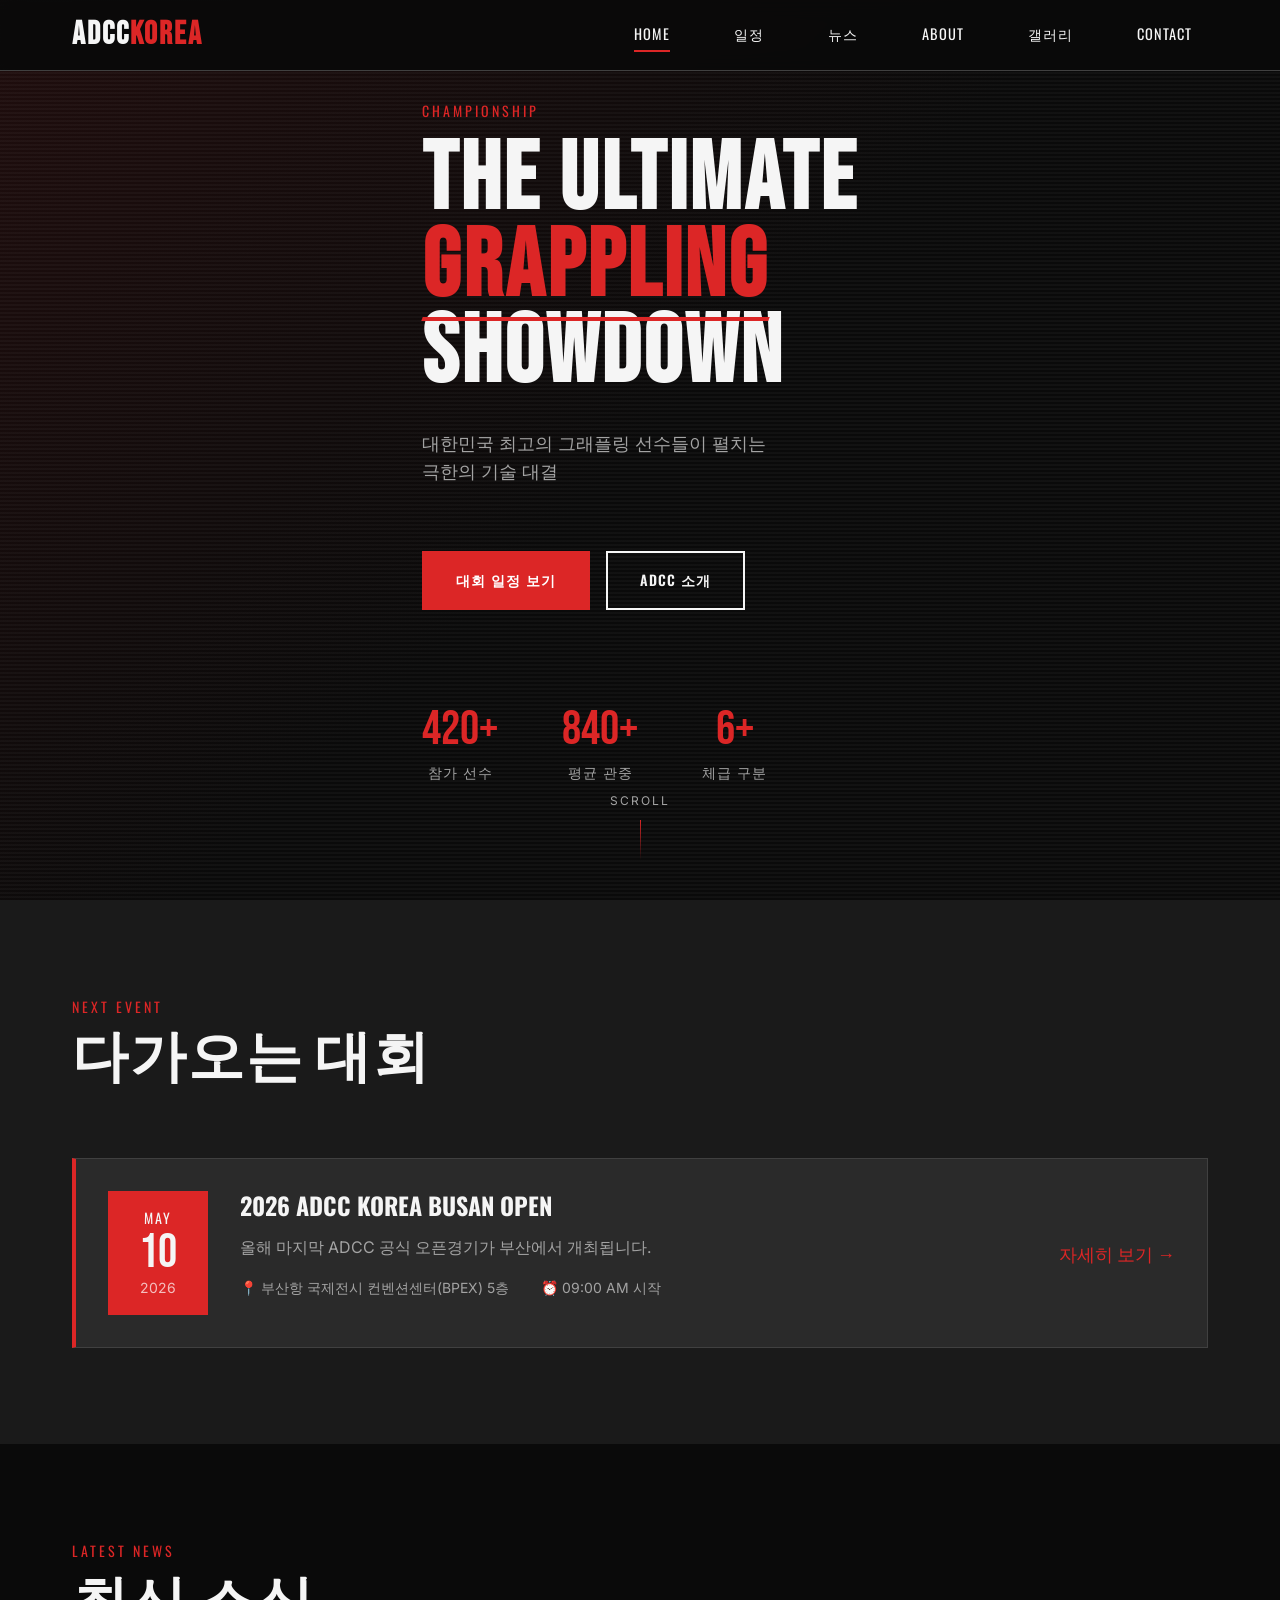
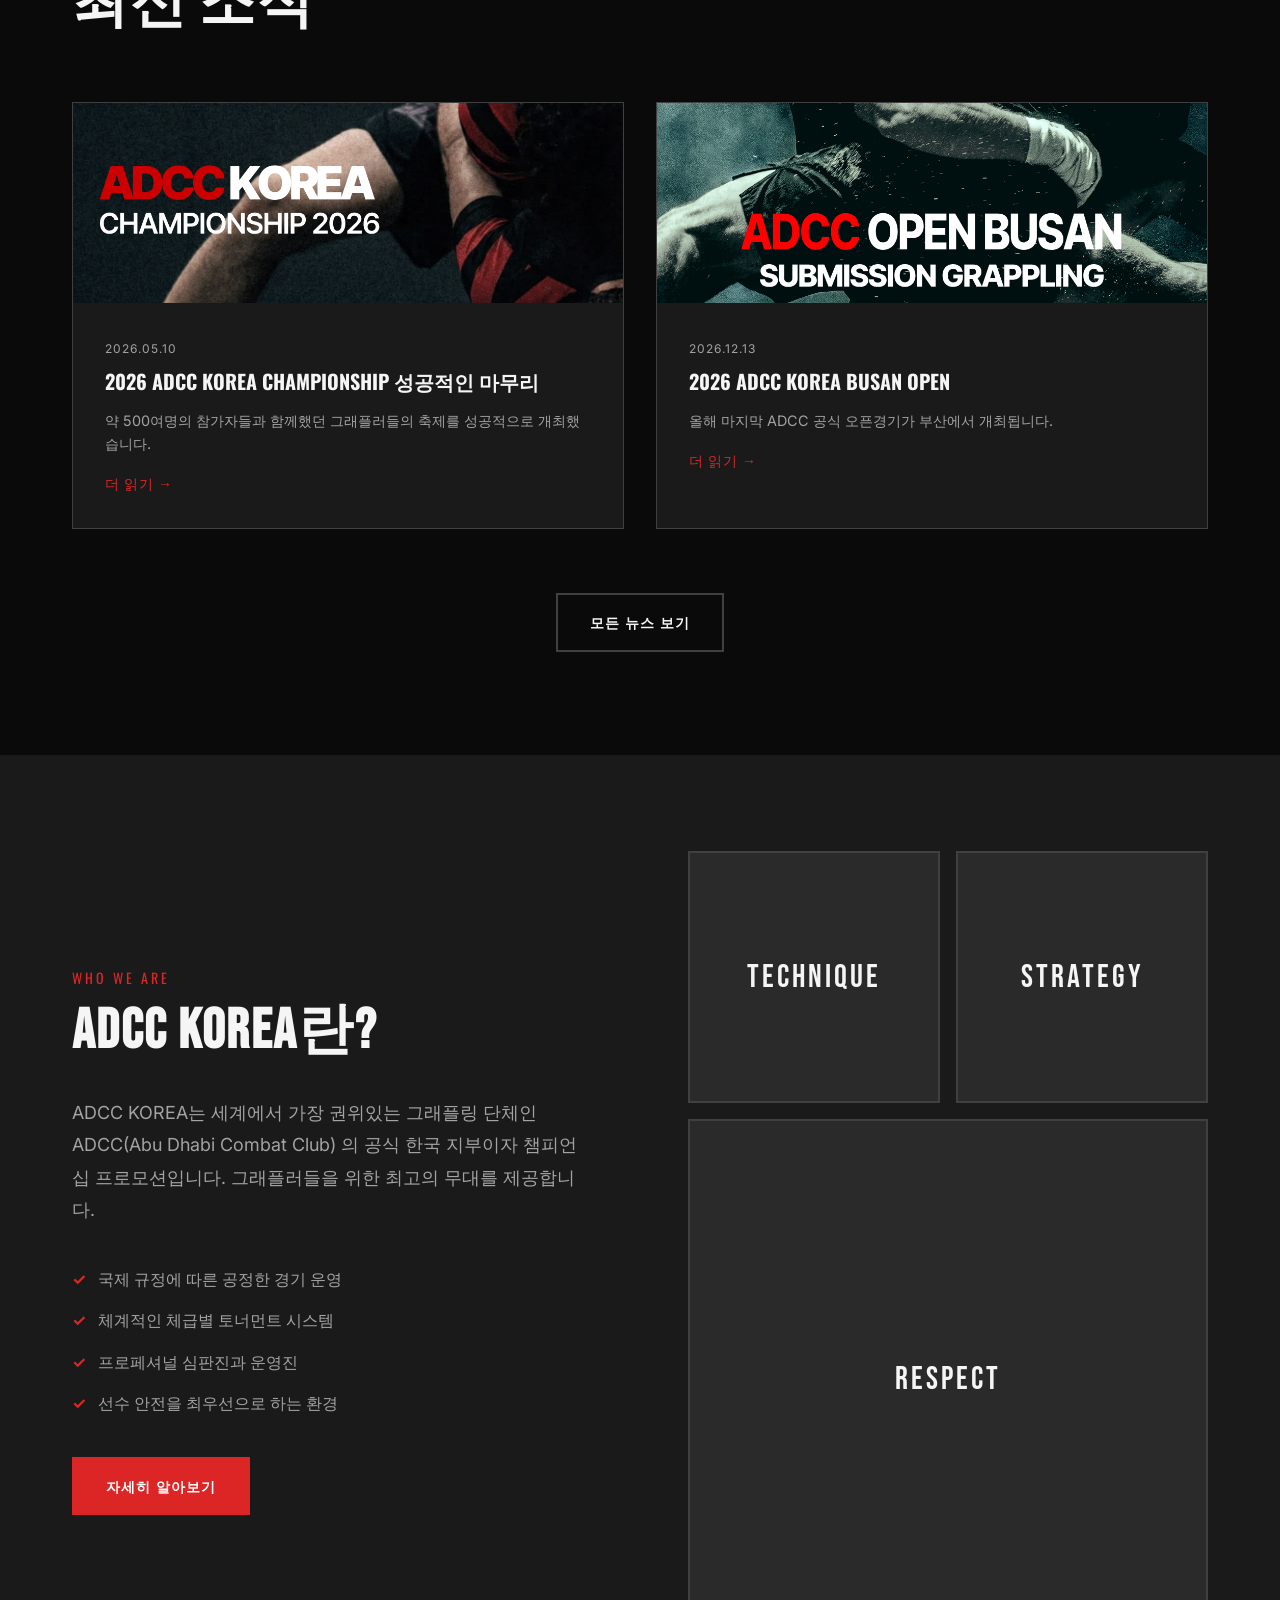
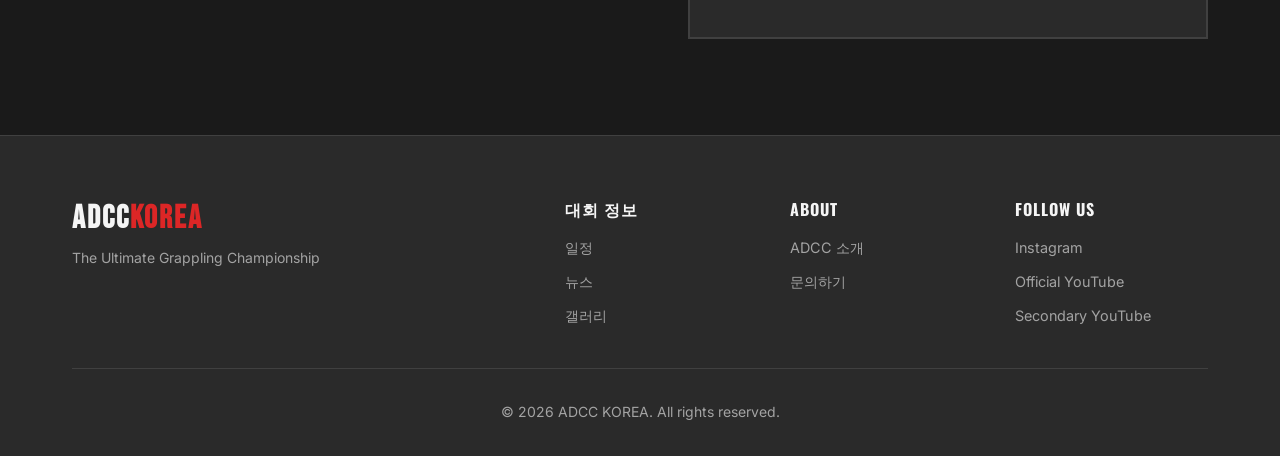
==== commit 4f6512dd: "Update index.html" ====
--- a/index.html
+++ b/index.html
@@ -54,11 +54,11 @@
             </div>
             <div class="hero-stats">
                 <div class="stat-item">
-                    <div class="stat-number">300+</div>
+                    <div class="stat-number">500+</div>
                     <div class="stat-label">참가 선수</div>
                 </div>
                 <div class="stat-item">
-                    <div class="stat-number">300+</div>
+                    <div class="stat-number">1000+</div>
                     <div class="stat-label">평균 관중</div>
                 </div>
                 <div class="stat-item">
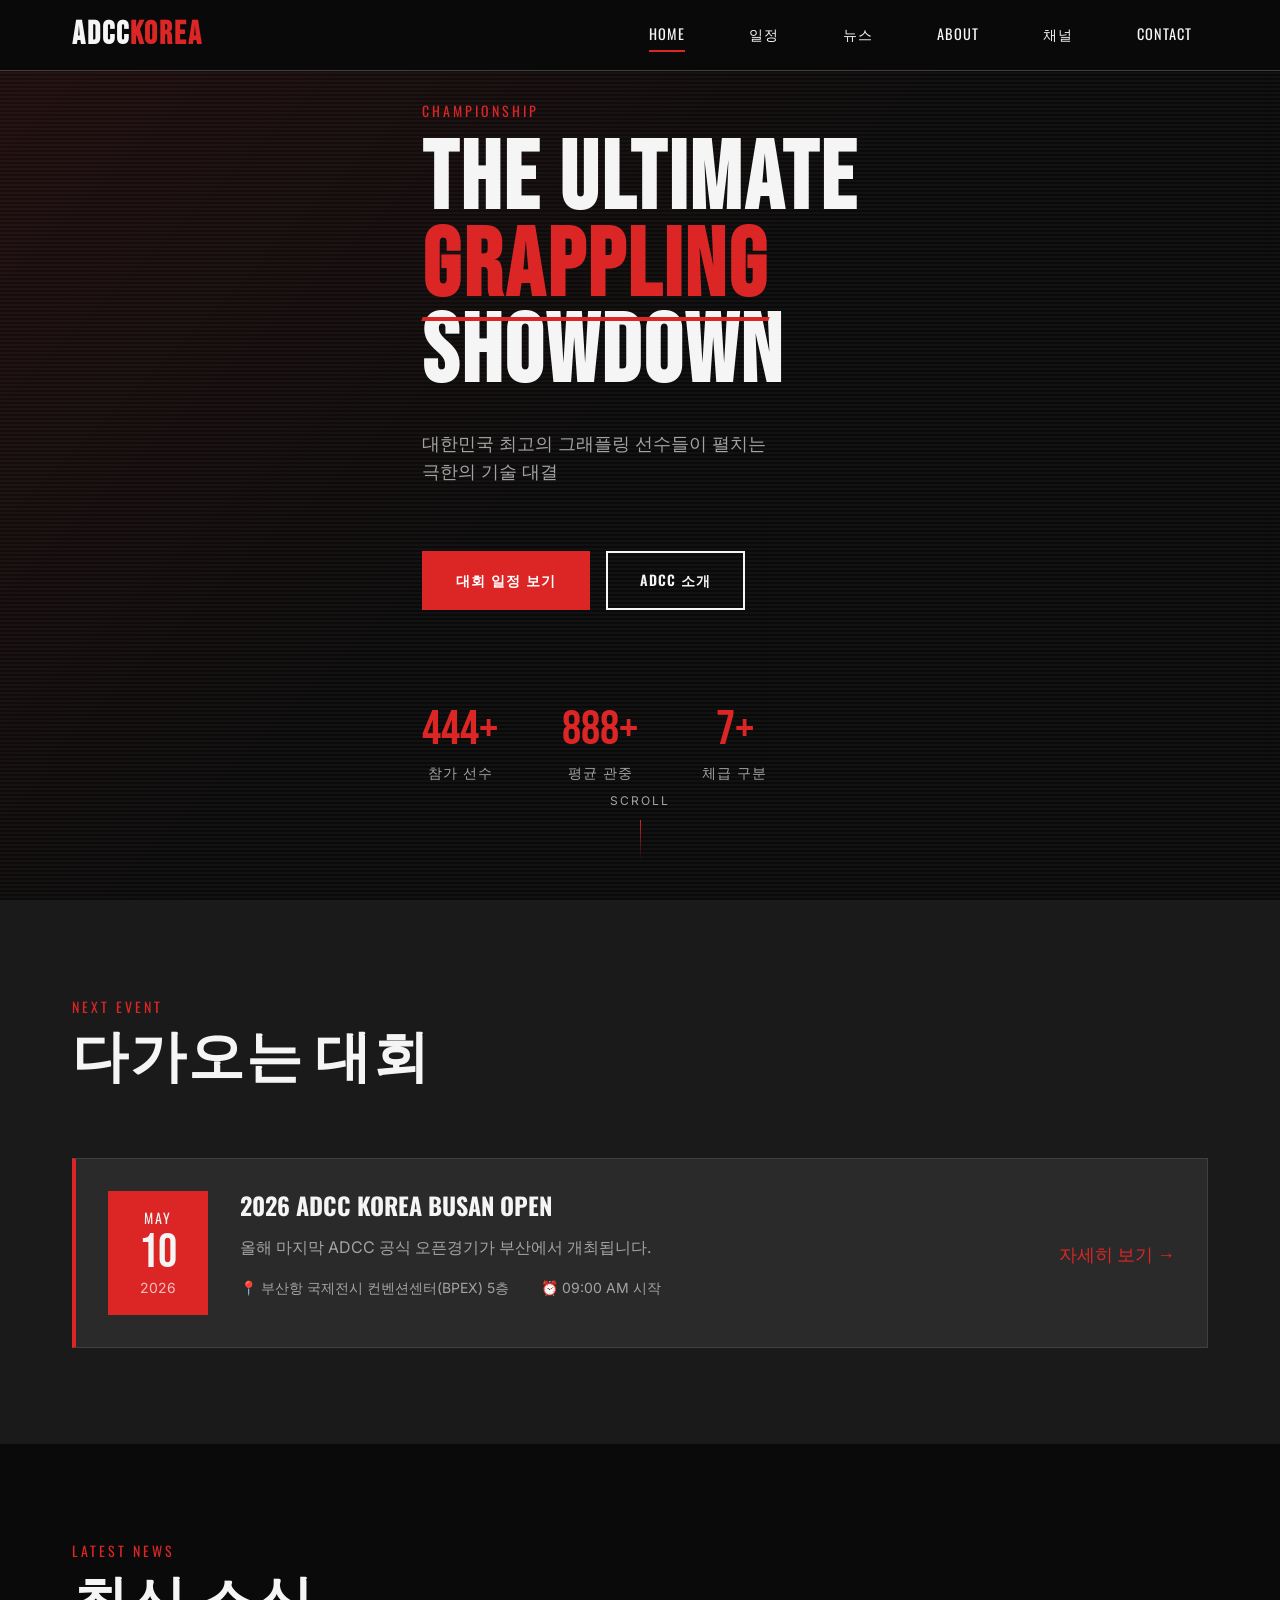
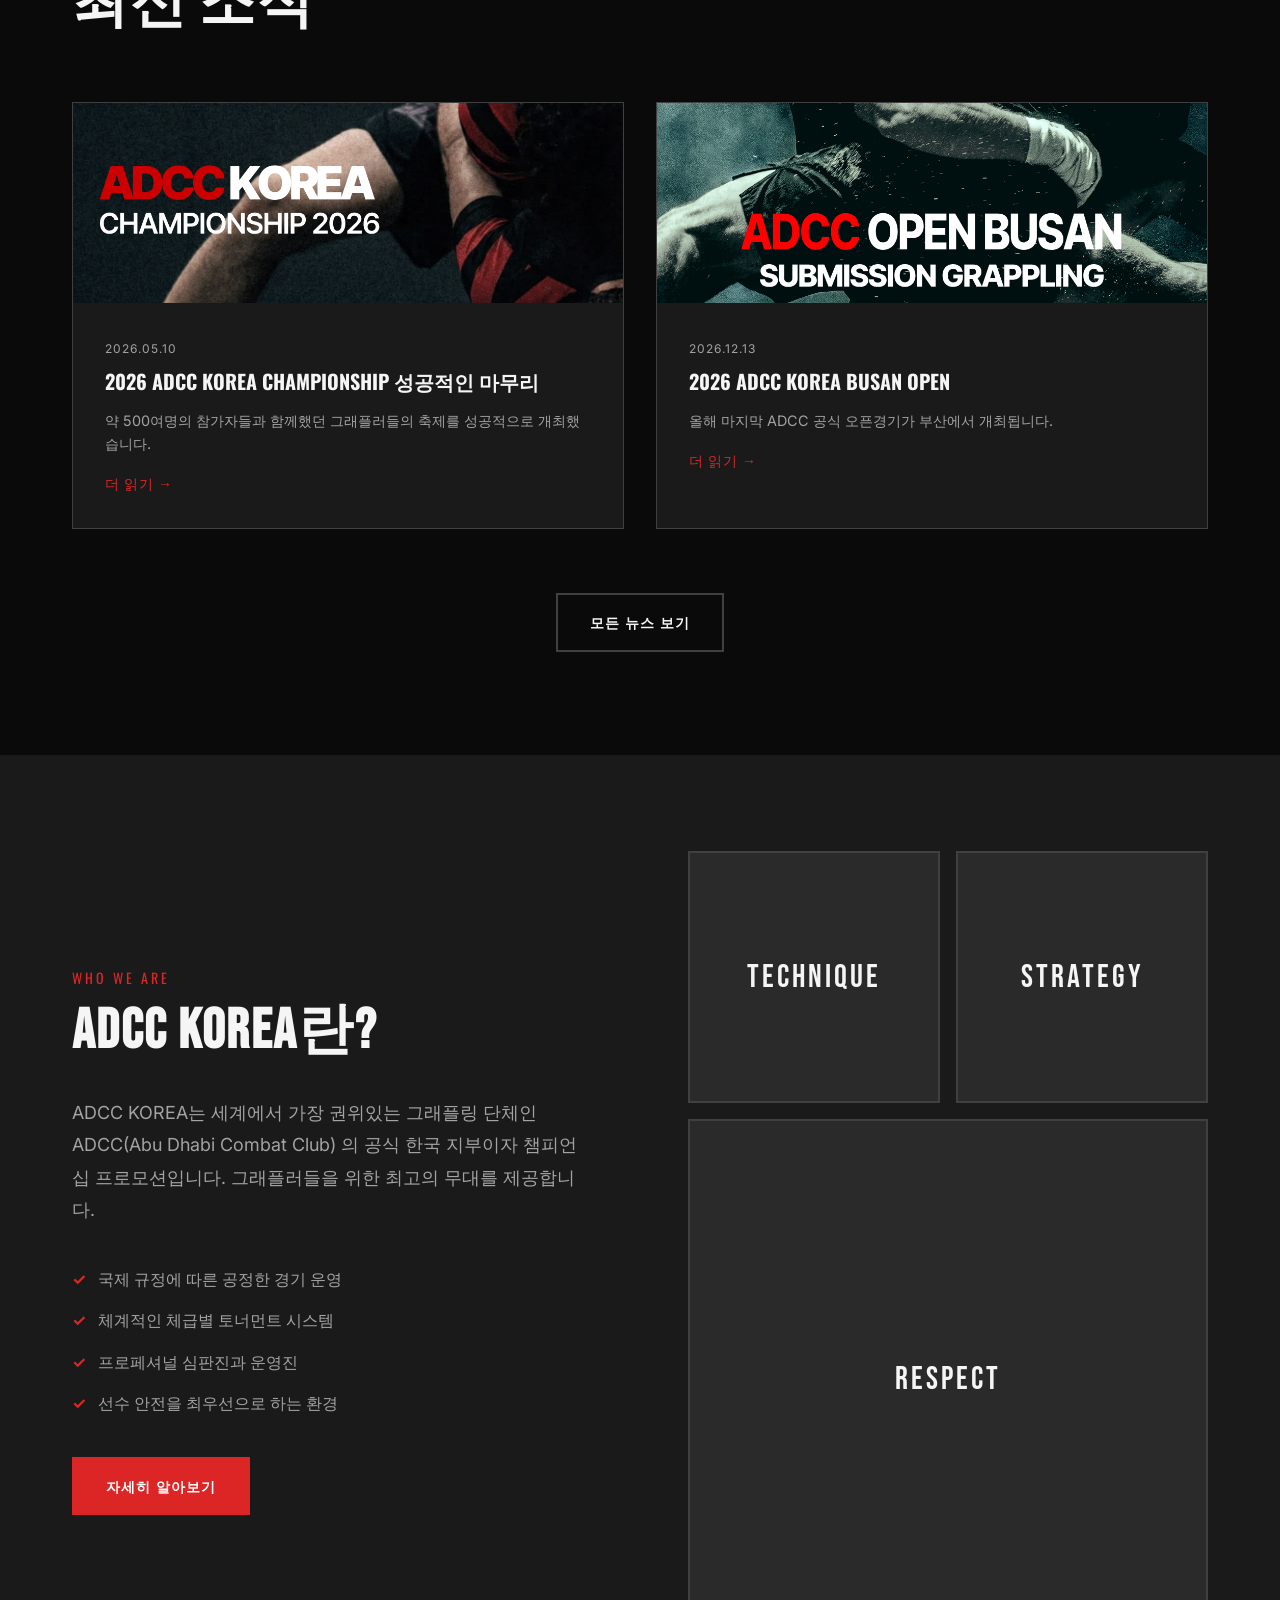
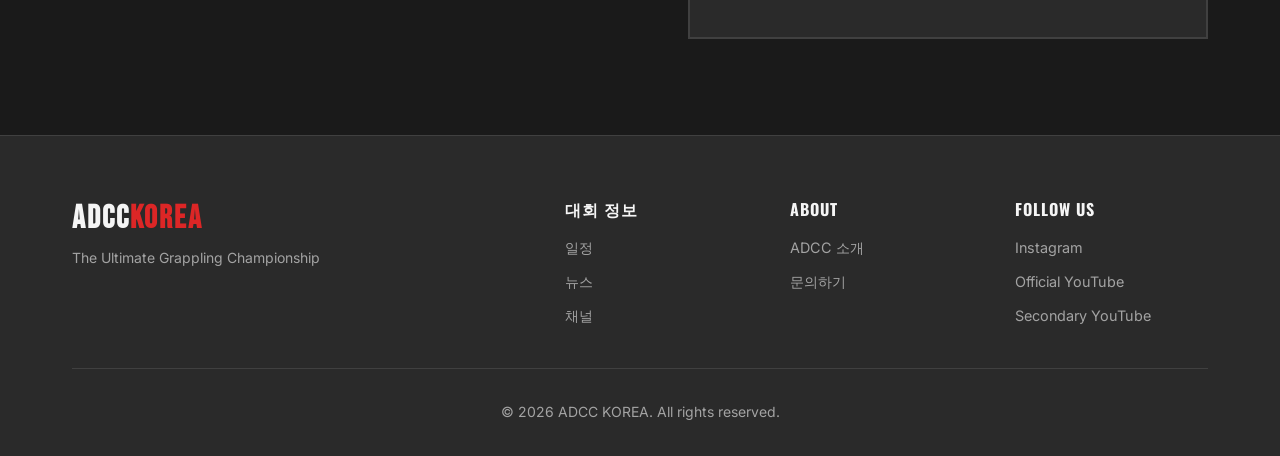
==== commit 74bc6757: "Replace 'gallery' links with 'channels' links" ====
--- a/index.html
+++ b/index.html
@@ -29,7 +29,7 @@
                 <li><a href="schedule.html" class="nav-link">일정</a></li>
                 <li><a href="news.html" class="nav-link">뉴스</a></li>
                 <li><a href="about.html" class="nav-link">ABOUT</a></li>
-                <li><a href="gallery.html" class="nav-link">갤러리</a></li>
+                <li><a href="channels.html" class="nav-link">채널</a></li>
                 <li><a href="contact.html" class="nav-link">CONTACT</a></li>
             </ul>
         </div>
@@ -181,7 +181,7 @@
                         <ul>
                             <li><a href="schedule.html">일정</a></li>
                             <li><a href="news.html">뉴스</a></li>
-                            <li><a href="gallery.html">갤러리</a></li>
+                            <li><a href="channels.html">채널</a></li>
                         </ul>
                     </div>
                     <div class="footer-column">
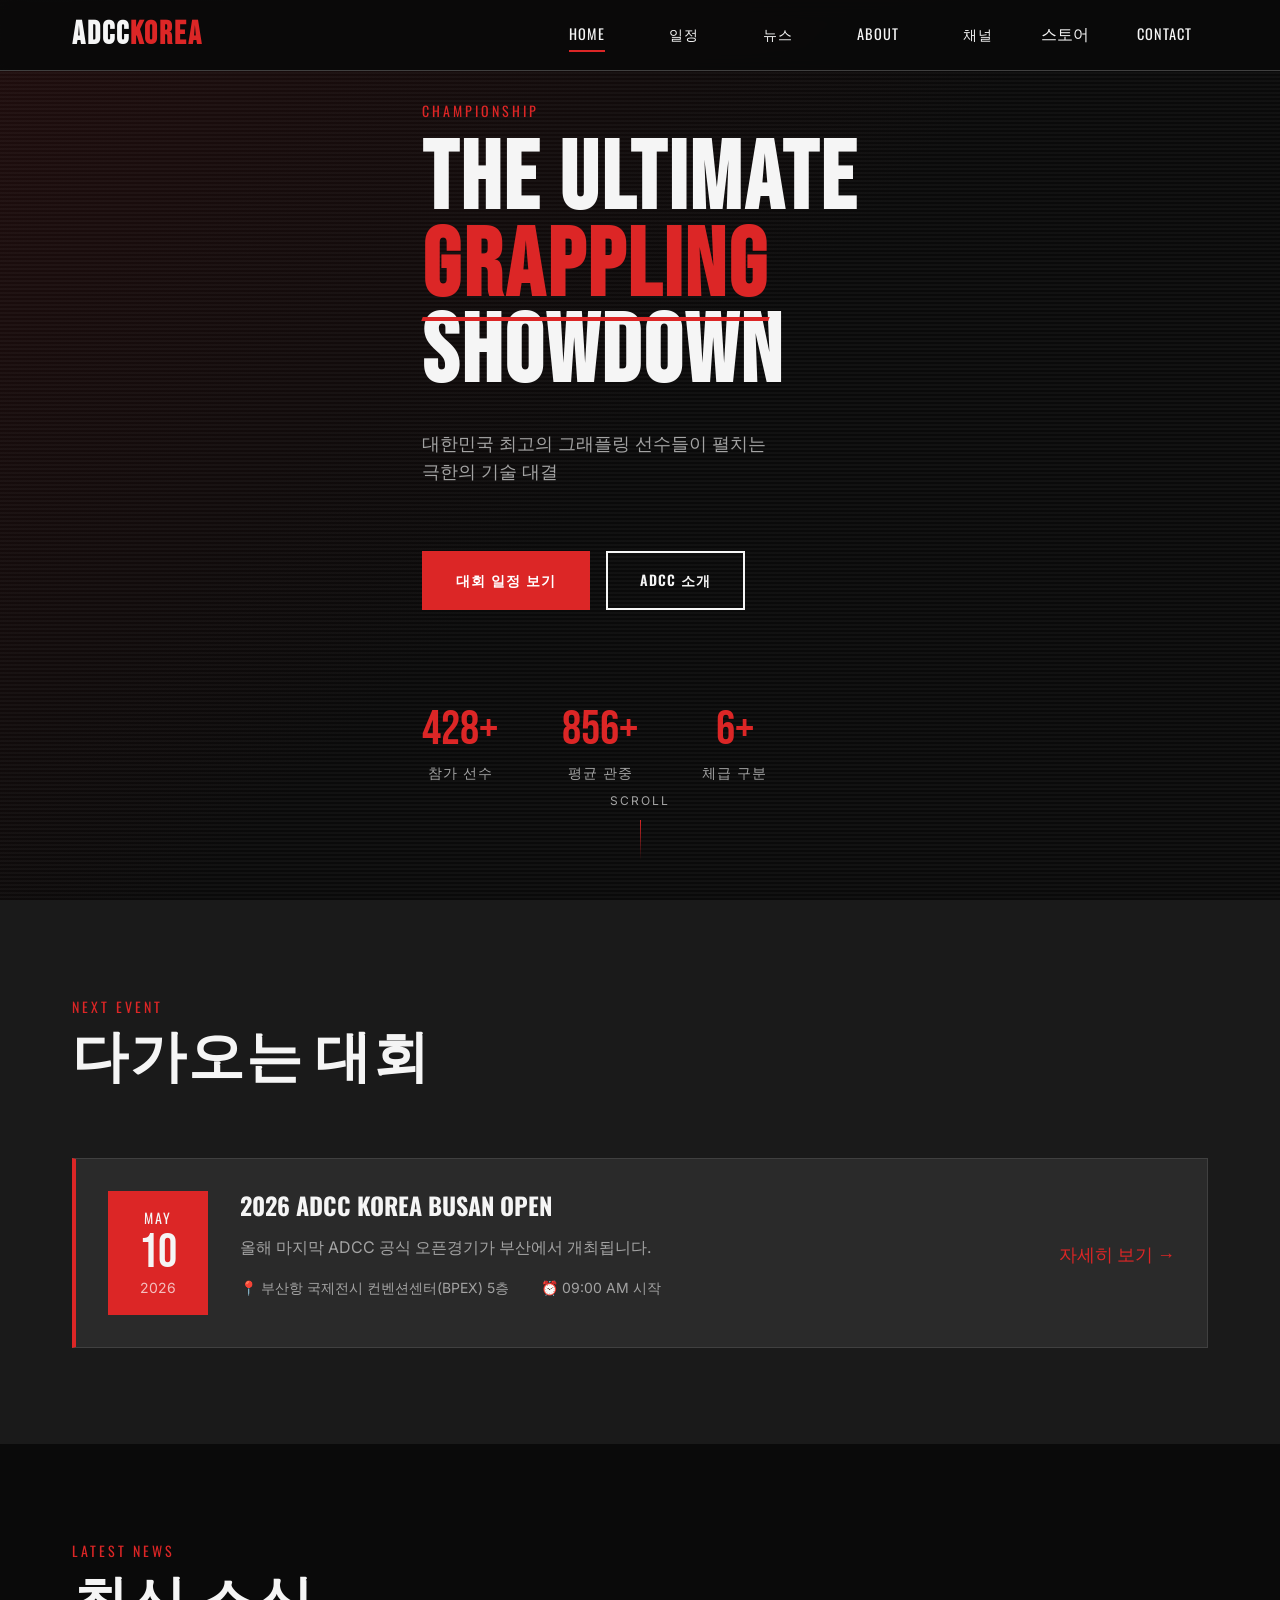
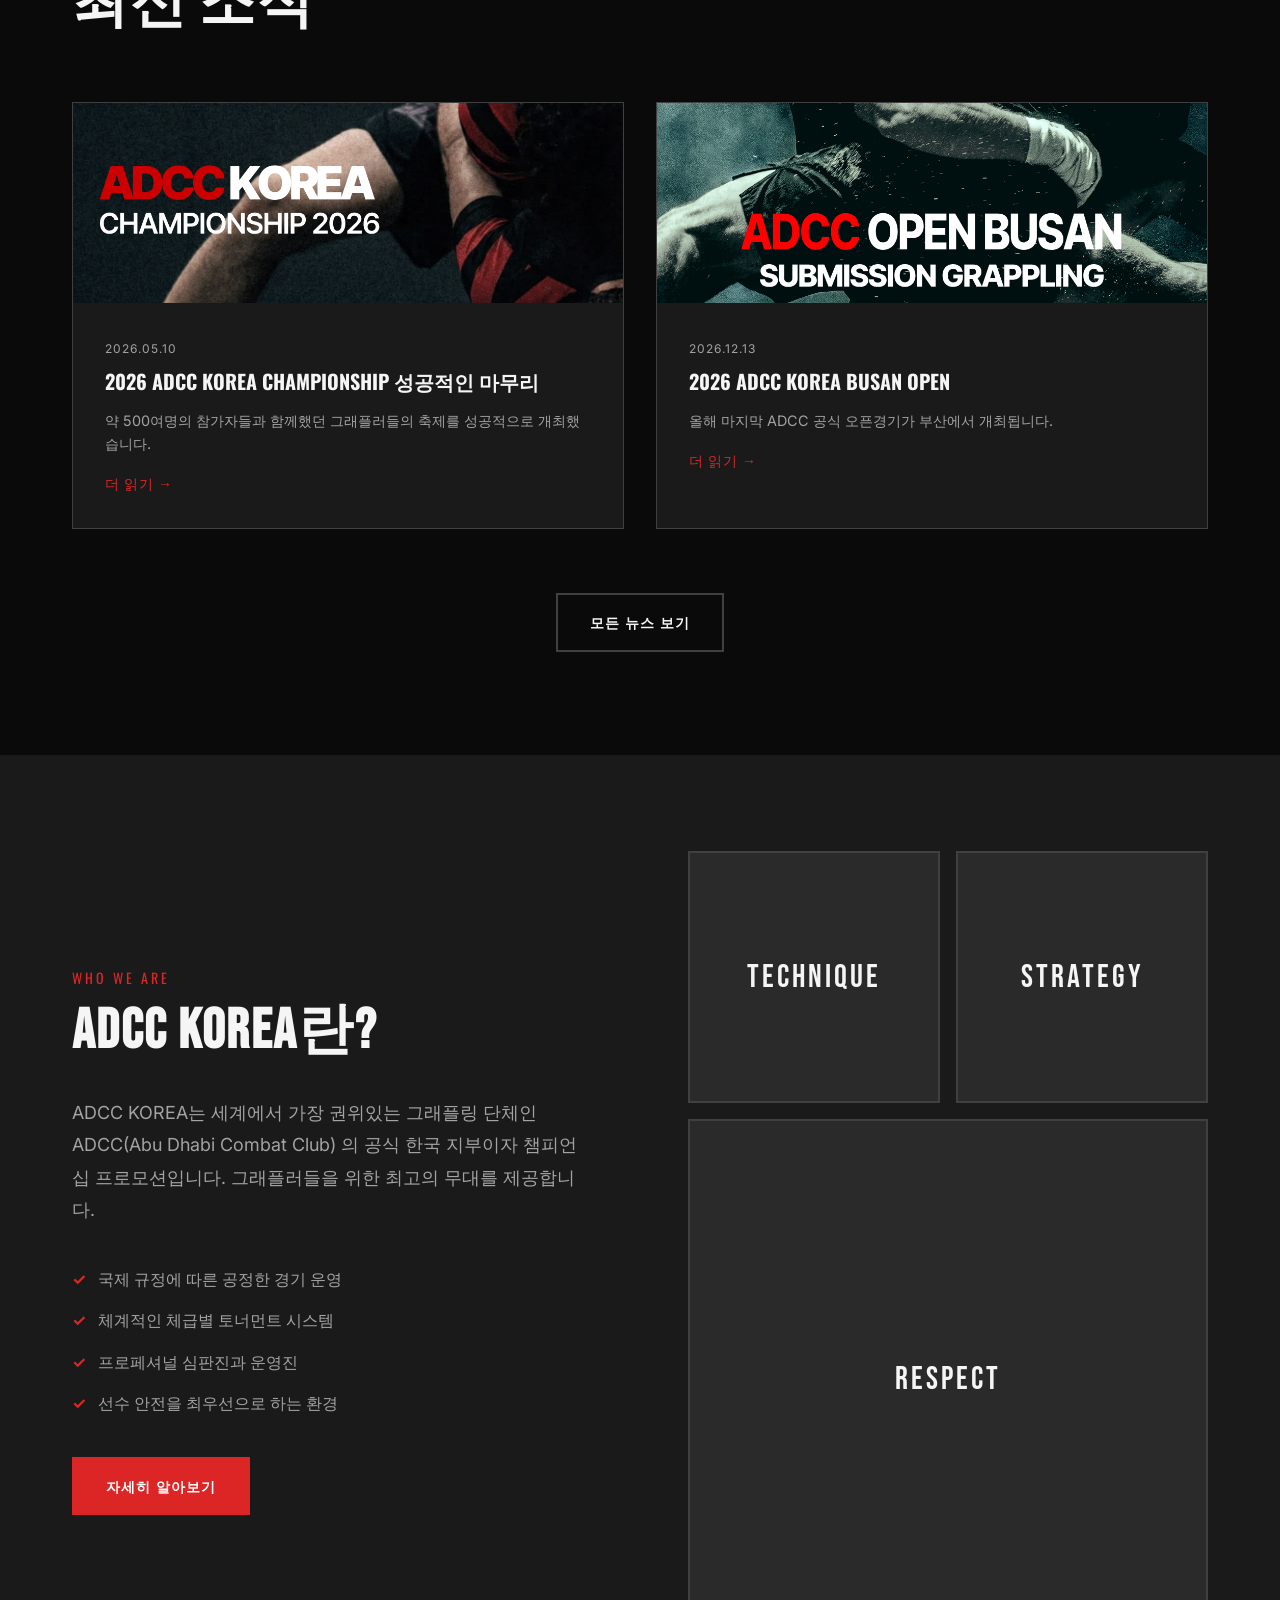
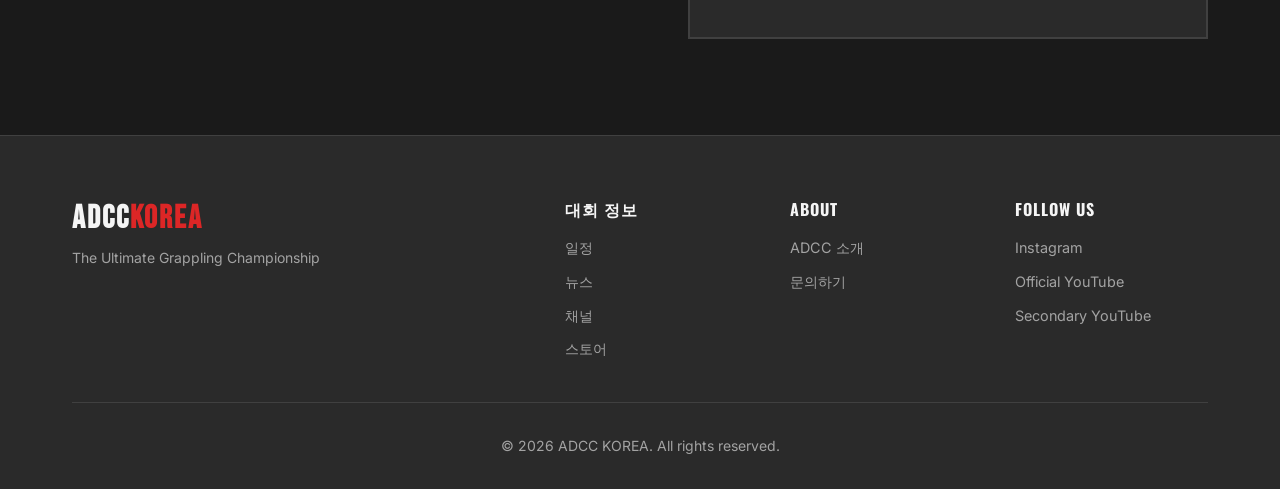
==== commit b422ce84: "Add store link to navigation and footer" ====
--- a/index.html
+++ b/index.html
@@ -30,6 +30,7 @@
                 <li><a href="news.html" class="nav-link">뉴스</a></li>
                 <li><a href="about.html" class="nav-link">ABOUT</a></li>
                 <li><a href="channels.html" class="nav-link">채널</a></li>
+                <li><a href="https://smartstore.naver.com/essentialgrappling" target="_blank">스토어</a></li>
                 <li><a href="contact.html" class="nav-link">CONTACT</a></li>
             </ul>
         </div>
@@ -182,6 +183,7 @@
                             <li><a href="schedule.html">일정</a></li>
                             <li><a href="news.html">뉴스</a></li>
                             <li><a href="channels.html">채널</a></li>
+                            <li><a href="https://smartstore.naver.com/essentialgrappling" target="_blank">스토어</a></li>
                         </ul>
                     </div>
                     <div class="footer-column">
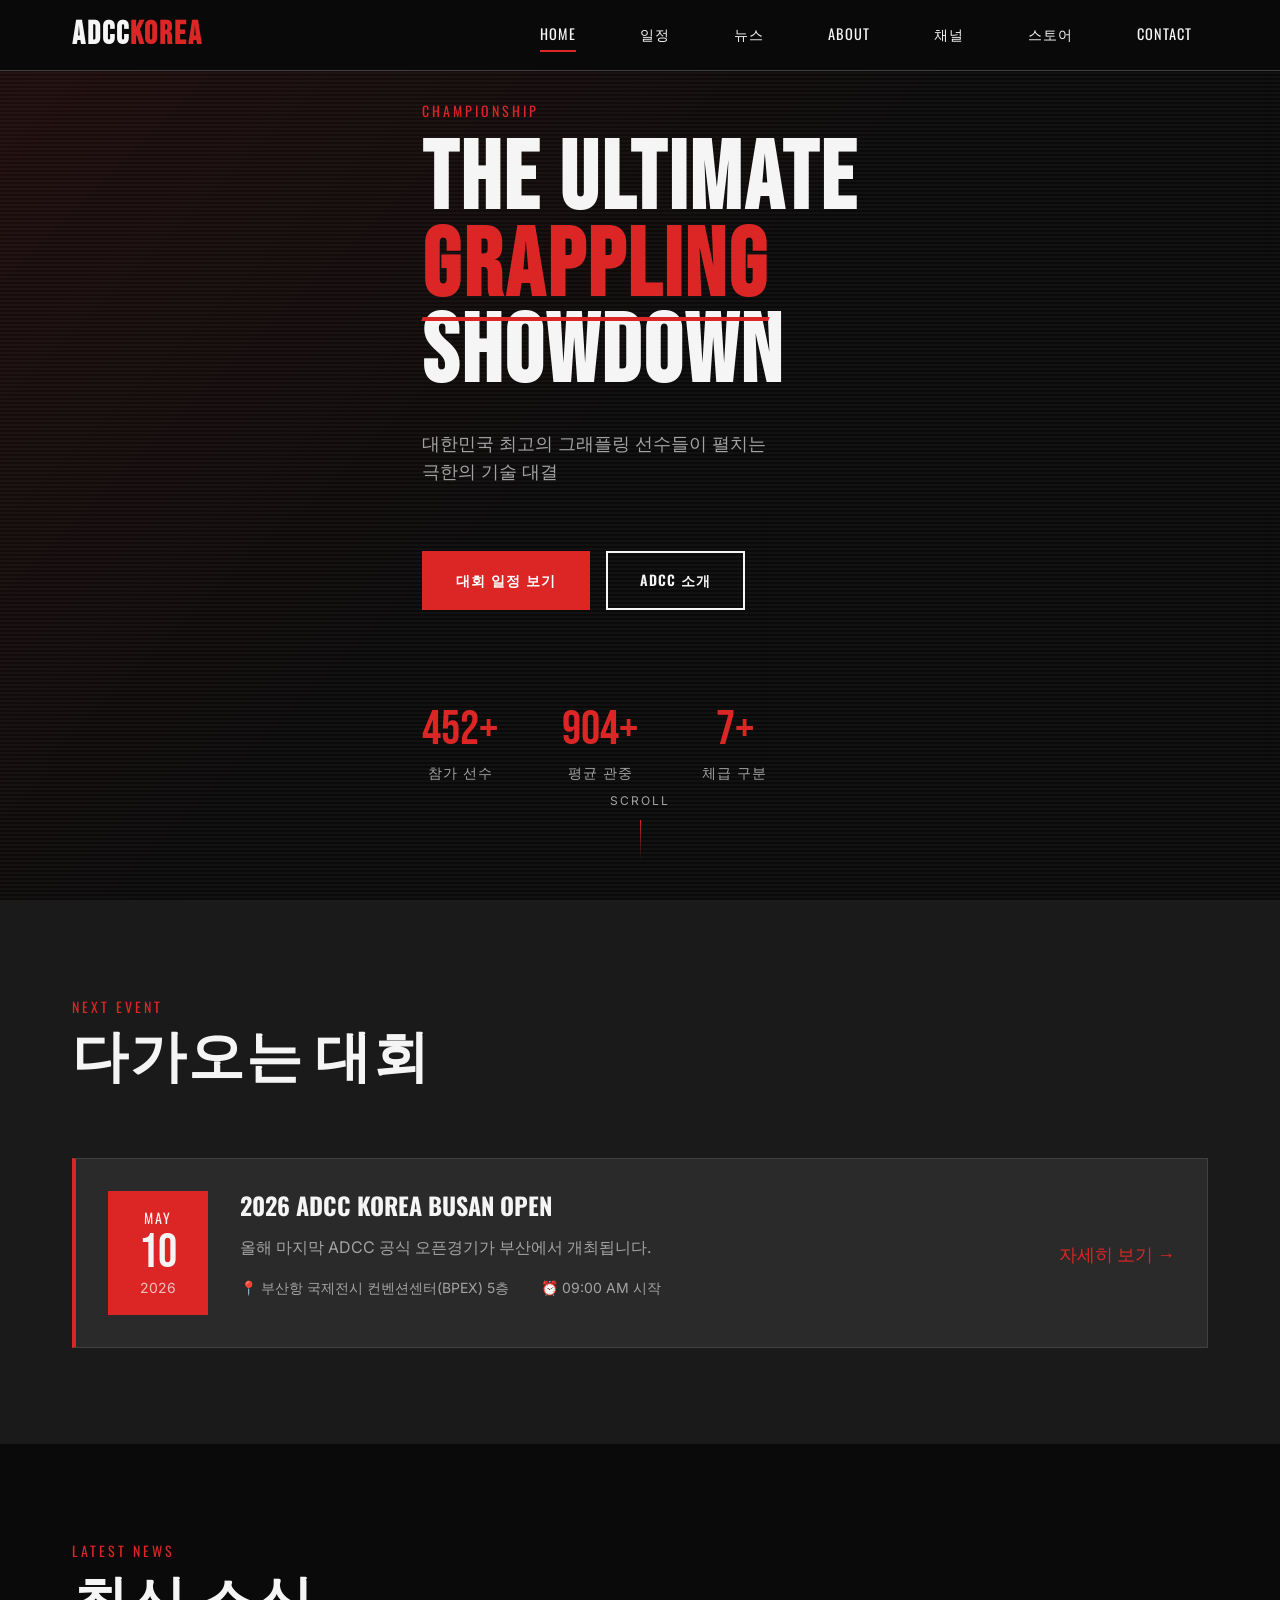
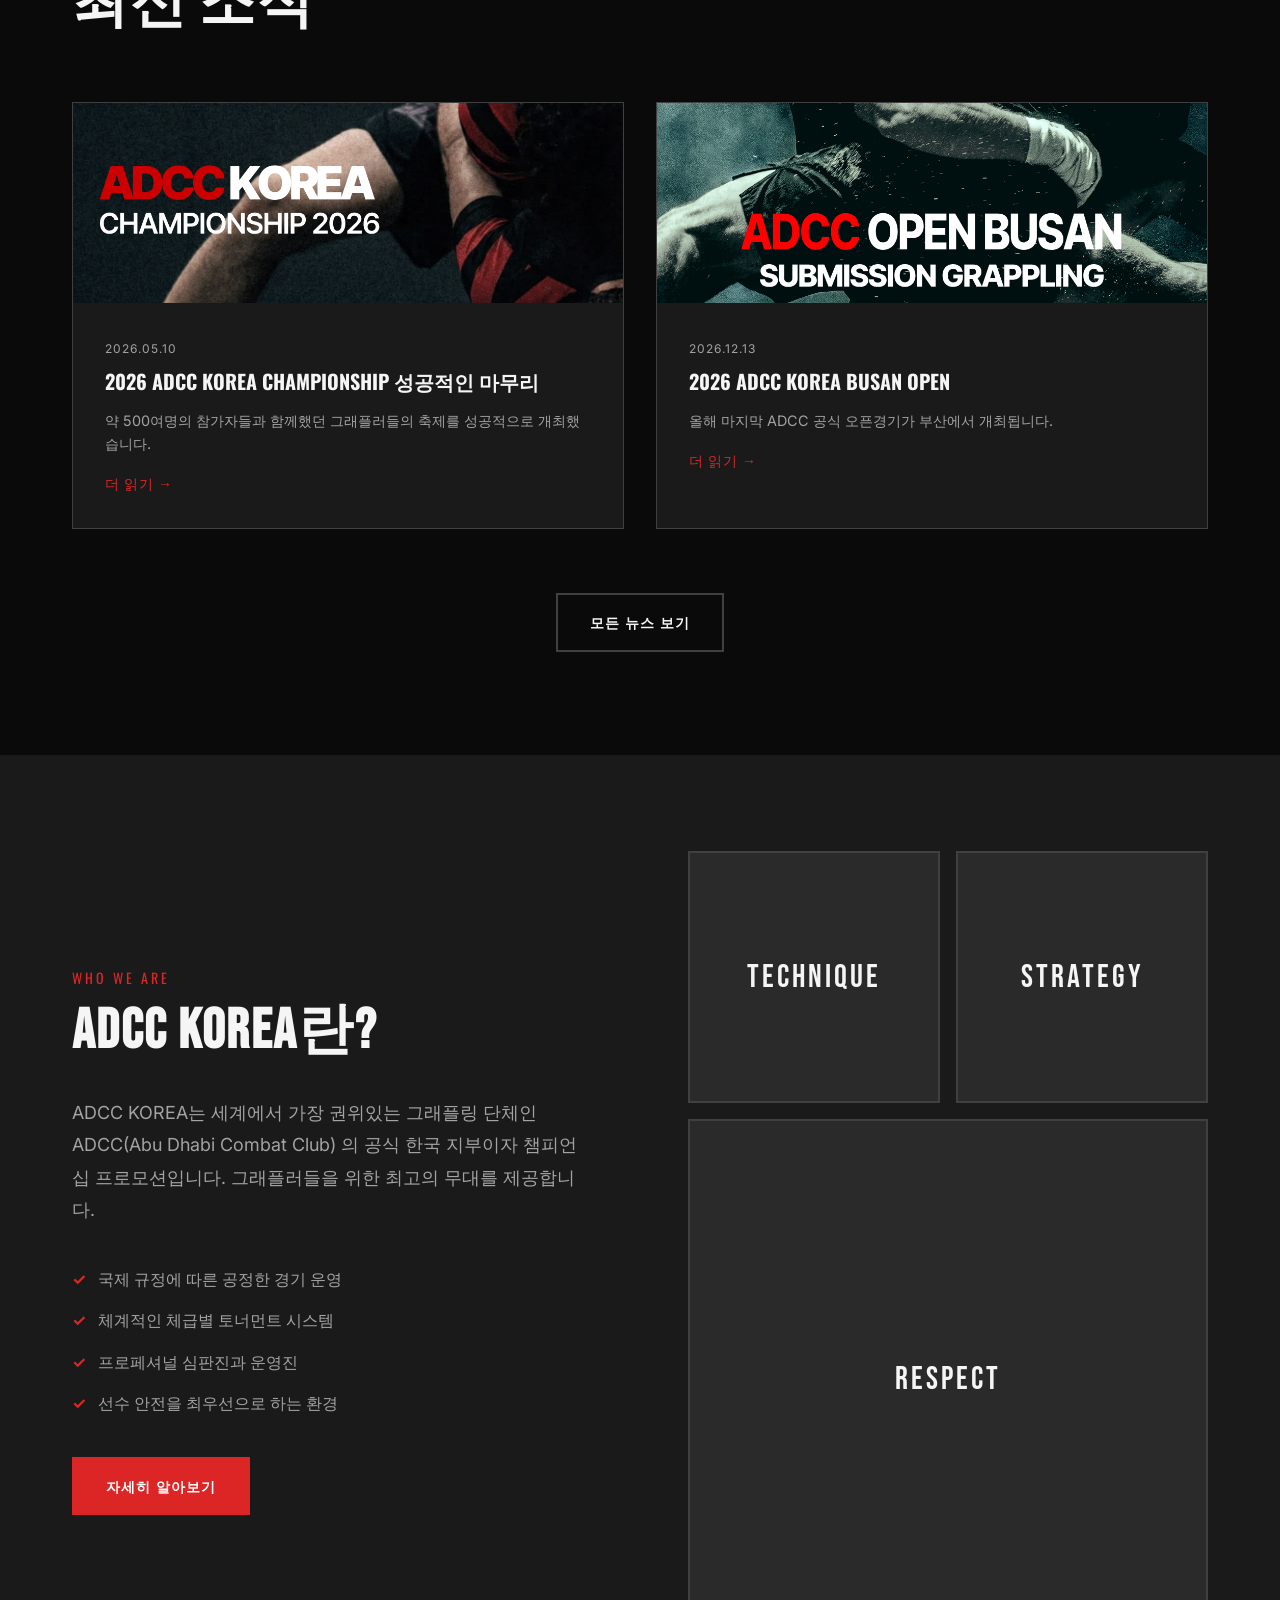
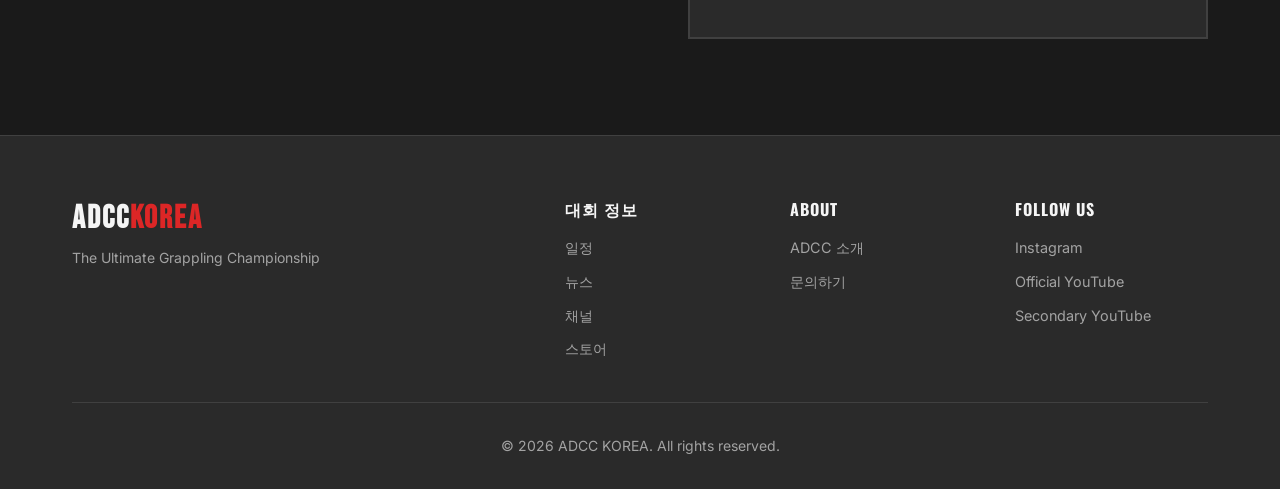
==== commit 976fc6ca: "Update store link to include nav-link class" ====
--- a/index.html
+++ b/index.html
@@ -30,7 +30,7 @@
                 <li><a href="news.html" class="nav-link">뉴스</a></li>
                 <li><a href="about.html" class="nav-link">ABOUT</a></li>
                 <li><a href="channels.html" class="nav-link">채널</a></li>
-                <li><a href="https://smartstore.naver.com/essentialgrappling" target="_blank">스토어</a></li>
+                <li><a href="https://smartstore.naver.com/essentialgrappling" class="nav-link" target="_blank">스토어</a></li>
                 <li><a href="contact.html" class="nav-link">CONTACT</a></li>
             </ul>
         </div>
